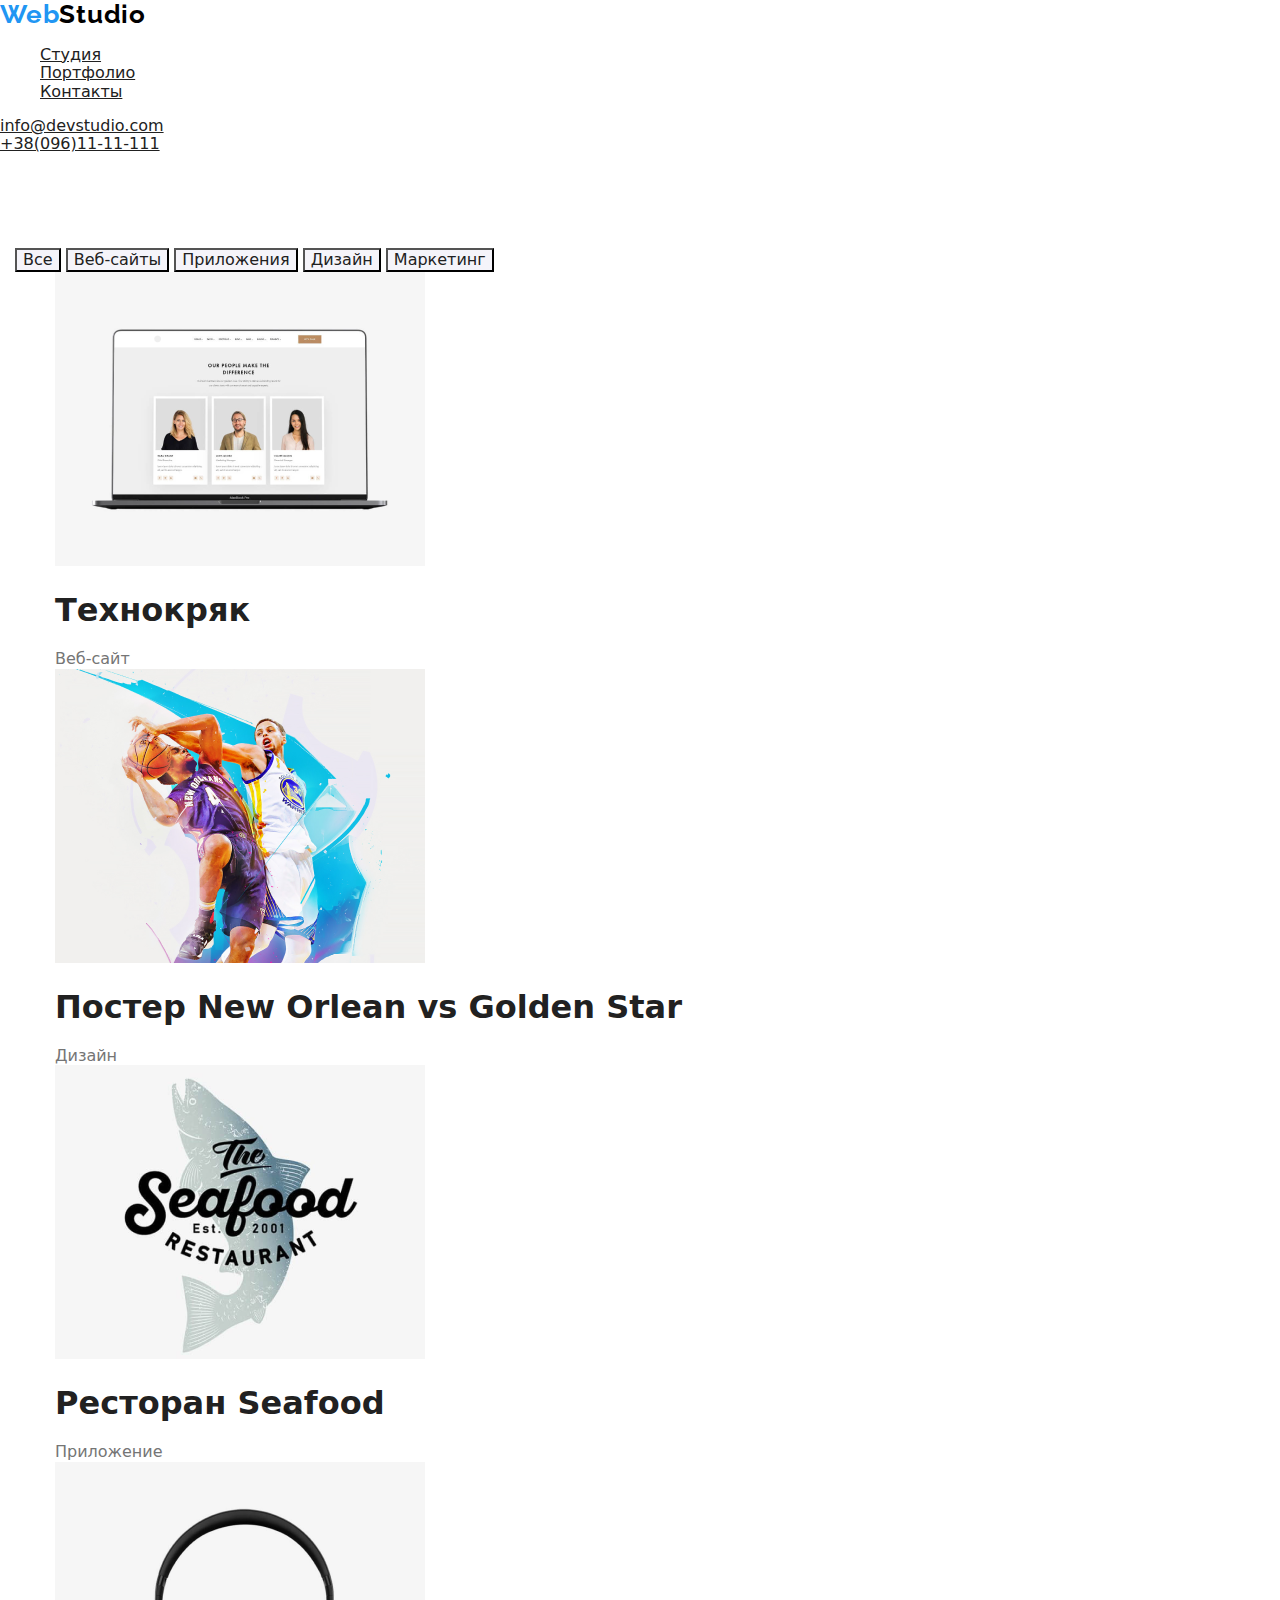
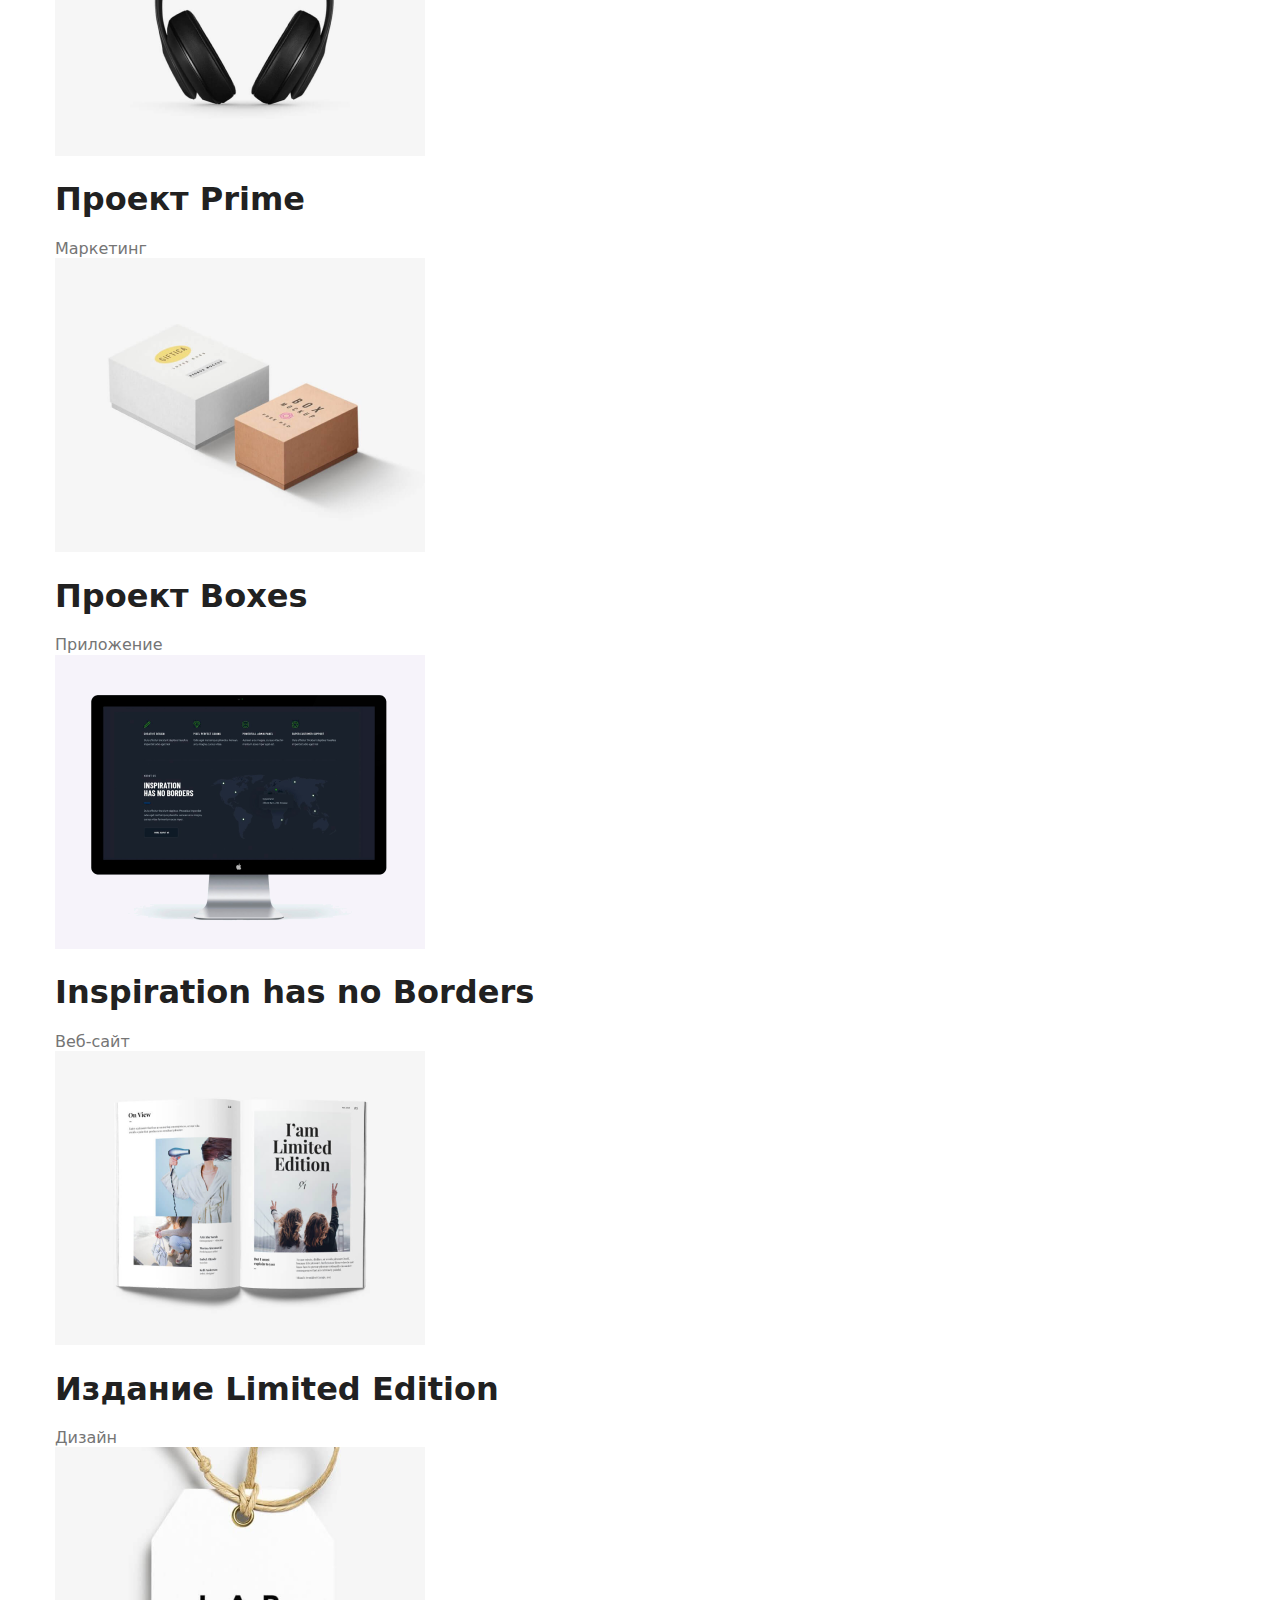
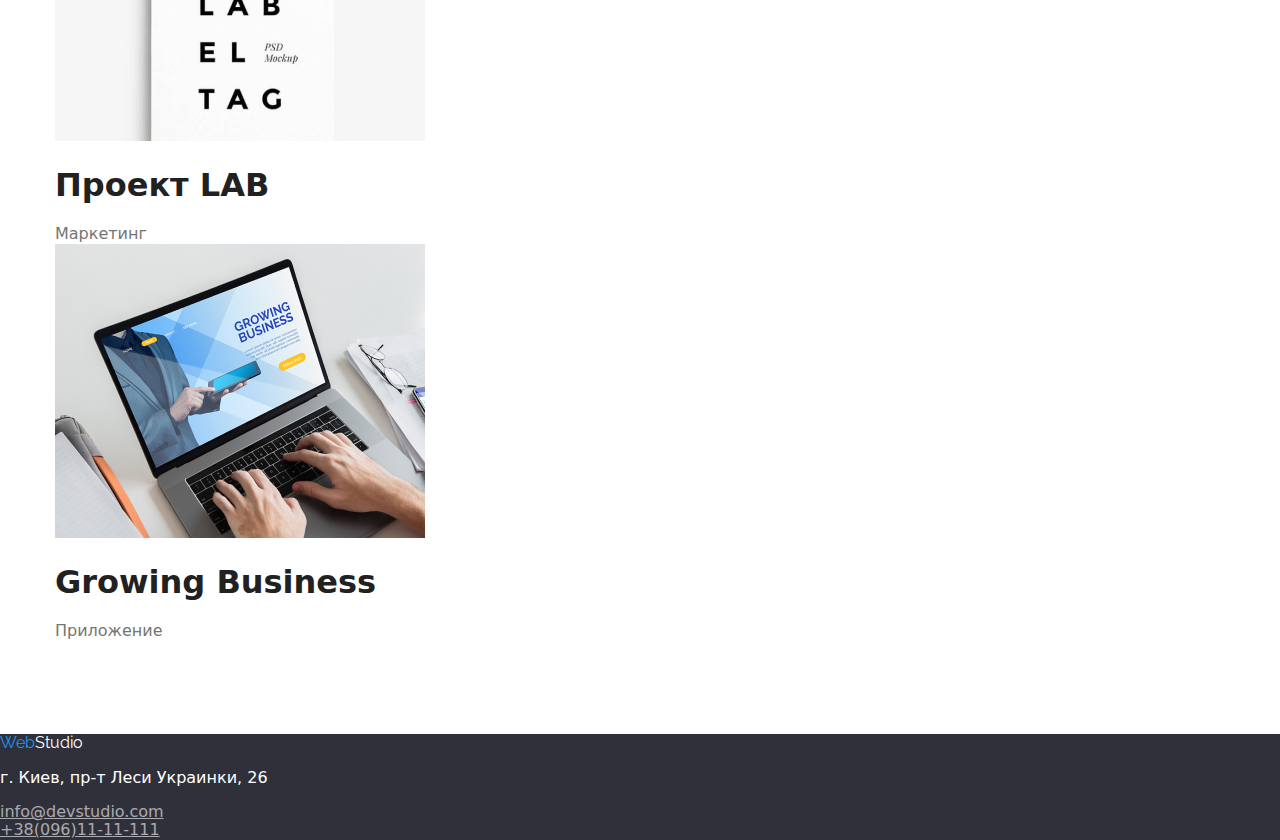
==== portfolio.html @ 121c181a "блочная модель макета" ====
<!DOCTYPE html>
<html lang="ru">
<head>
    <meta charset="UTF-8">
    <meta name="viewport" content="width=WebStudio, initial-scale=1.0">
    <title>Document</title>
    <link href="https://fonts.googleapis.com/css2?family=Raleway&family=Roboto&display=swap" rel="stylesheet">
    <link rel="stylesheet" href="./css/style.css"/>
    <link rel="stylesheet" href="./normalize.css"/>
</head>
<body>
    <header>
    
        <a href=""class="logo"><span class="logo-header">Web</span>Studio</a>

    <nav>   
        <ul class="list">
          <li><a href="./index.html"class="meny-nav">Студия</a></li>
          <li><a href=""class="meny-nav">Портфолио</a></li>
          <li><a href=""class="meny-nav">Контакты</a></li>
        </ul>
    </nav>
        <address class="list">
            <a href="mailto:info@devstudio.com"class="meny-nav">info@devstudio.com</a><br>
            <a href="+38-096-111-11-11"class="meny-nav">+38(096)11-11-111</a>
        </address>

    </header>

<div class="conteiner-portfolio">
    <div class="button-filter">
    <button type="button" class="button">Все</button>
    <button type="button" class="button">Веб-сайты</button>
    <button type="button" class="button">Приложения</button>
    <button type="button" class="button">Дизайн</button>
    <button type="button" class="button">Маркетинг</button>
    </div>

<main class="portfolio">
 <section>
    <ul class="team">
    <li>
        <img src="./portfolio image/техноякорь.png" alt="">
        <h1>Технокряк</h1>
        <p>Веб-сайт</p>
    </li>
    <li>
        <img src="./portfolio image/постер.png" alt="">
        <h1>Постер New Orlean vs Golden Star</h1>
        <p>Дизайн</p>
    </li>
    <li>
        <img src="./portfolio image/ресторан.png" alt="">
        <h1>Ресторан Seafood</h1>
        <p>Приложение</p>
    </li>
    <li>
        <img src="./portfolio image/проект прайм.png" alt="">
        <h1>Проект Prime</h1>
        <p>Маркетинг</p>
    </li>
    <li>
        <img src="./portfolio image/проект бокс.png" alt="">
        <h1>Проект Boxes</h1>
        <p>Приложение</p>
    </li>
    <li>
        <img src="./portfolio image/инспирит.png" alt="">
        <h1>Inspiration has no Borders</h1>
        <p>Веб-сайт</p>
    </li>
    <li>
        <img src="./portfolio image/издание.png" alt="">
        <h1>Издание Limited Edition</h1>
        <p>Дизайн</p>
    </li>
    <li>
        <img src="./portfolio image/проект лаб.png" alt="">
        <h1>Проект LAB</h1>
        <p>Маркетинг</p>
    </li>
    <li>
        <img src="./portfolio image/бизнес.png" alt="">
        <h1>Growing Business</h1>
        <p>Приложение</p>
    </li>
    </ul>
</section>
</main>
</div>

<footer class="fotter">

    <a href=""class="logo-footer"><span class="fotter-logo">Web</span>Studio</a>
    
    <address class="list">
        <p class="fotter-adress">г. Киев, пр-т Леси Украинки, 26</p>
        <a href="mailto:info@devstudio.com" class="fotter-nav">info@devstudio.com</a><br>
        <a href="+38-096-111-11-11" class="fotter-nav">+38(096)11-11-111</a>
    </address>

</footer>
</body>
</html>
---- css/style.css ----
.body{
    font-family: 'Roboto', sans-serif;
}

*,
*::before,
*::after{
    box-sizing: inherit;
}
/* WebStudio */

.logo {
    color: #000000;
        text-decoration: none;
        font-family: 'Raleway', sans-serif;
        font-weight: bold;
        font-size: 26px;
        line-height: 1,2;
        letter-spacing: 0.03em;
    }
    .logo-header {
        color: #2196F3;
    }
    .logo-footer{
        color: #FFFFFF;
    }
.meny-nav{
    color: #212121;
}  
.meny-nav:hover,
.meny-nav:active,
.meny-nav:focus
{
    color: #2196F3;
}

.list{
    list-style: none;
}
/* Эффективные решения для вашего бизнеса */

.site-header{
    font-size: 44px;
    line-height: 1.36;
    text-align: center;
    letter-spacing: 0.06em;
    background: #2F303A;
    

}
.site-header h1{
    color: #FFFFFF;
    margin-top: 0px;
    margin-bottom: 30px;
}
.button{
    color: #FFFFFF;
    background: #2196F3;
    margin-bottom: 0px;
}
.conteiner{
    width: 1170px;
    padding-left: 15px;
    padding-right: 15px;
}

.heading{
    margin-top: 0px;
    margin-bottom: 50px;
    text-align: center;
}


/* Особенности команды */
.features{
    margin-bottom: 94px;
}
.features p {
    color: #757575;
}
.features h3 {
    color: #212121;;
}
/* Наша команда */

.section-team{
    padding-top: 94px;
    padding-bottom: 94px ;
    /*background-color: thistle ;*/
}
.section-team h2 {
    margin-bottom: 50px;
    margin-top: 0px;
}
.team{
    margin-top: 0px;
    margin-bottom: 0px;
}

.team p {
    color: #757575;
    margin:0px;
}

/* Подвал */
.fotter{
    background: #2F303A
}
.fotter-nav{
    color: rgba(255, 255, 255, 0.6);
}
.fotter-adress{
    color: #FFFFFF;
}

/* Потрфолио */
.logo-footer {
    color:  #FFFFFF;
    text-decoration: none;
    font-family: 'Raleway', sans-serif;
}
 .fotter-logo {
    color: #2196F3;
 }
 /* Потрфолио */
 .conteiner-portfolio{
    width: 1170px;
    padding-left: 15px;
    padding-right: 15px;
    margin-top: 94px;
    margin-bottom: 94px;


 }


 .button-filter button {
    color: #212121;
    background: #F5F4FA;
    margin: 0px;
 }
 .button-filter button:hover,
 .button-filter button:focus{
    color: #F5F4FA;
    background-color: #2196F3;


 }
 
 .portfolio h1{
    color: #212121;
 }
 .portfolio p{
    color: #757575;
 }
 li{
    list-style-type: none;
 }
 .list{
     font-style: normal;
 }
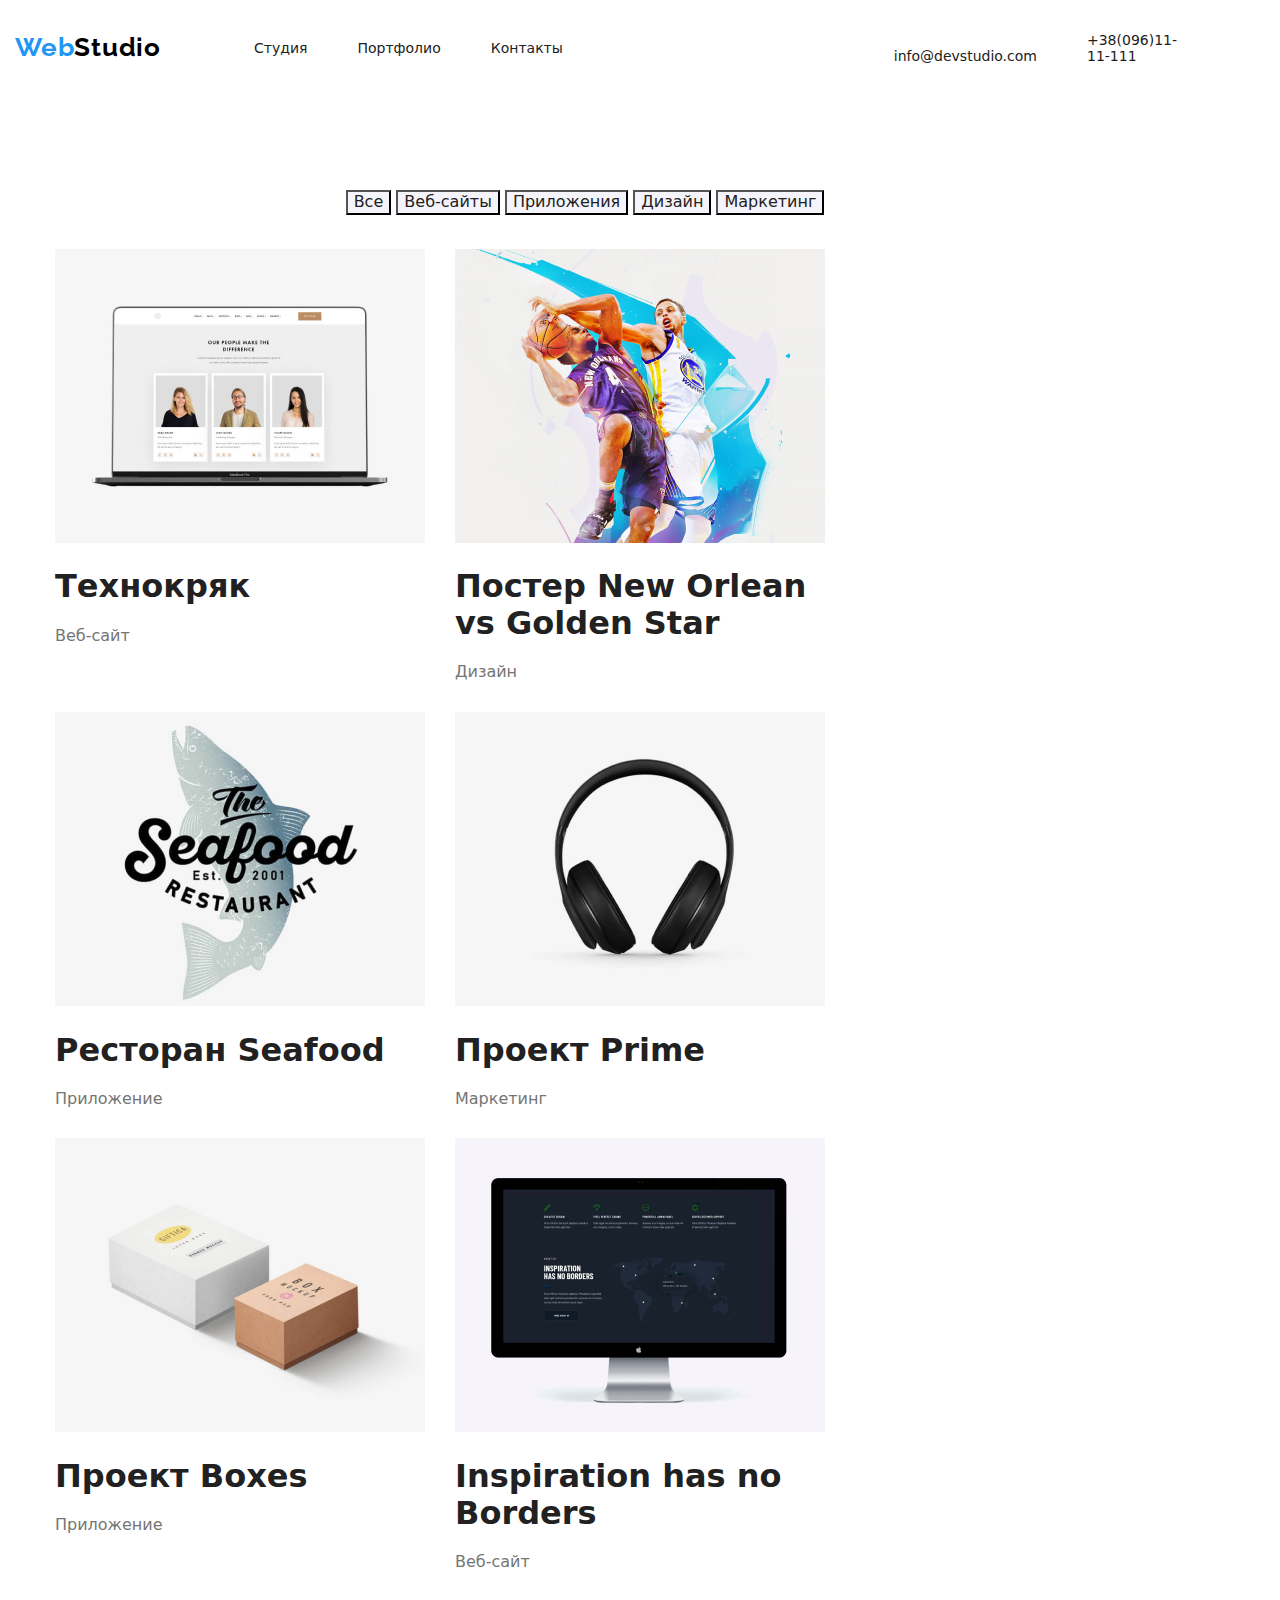
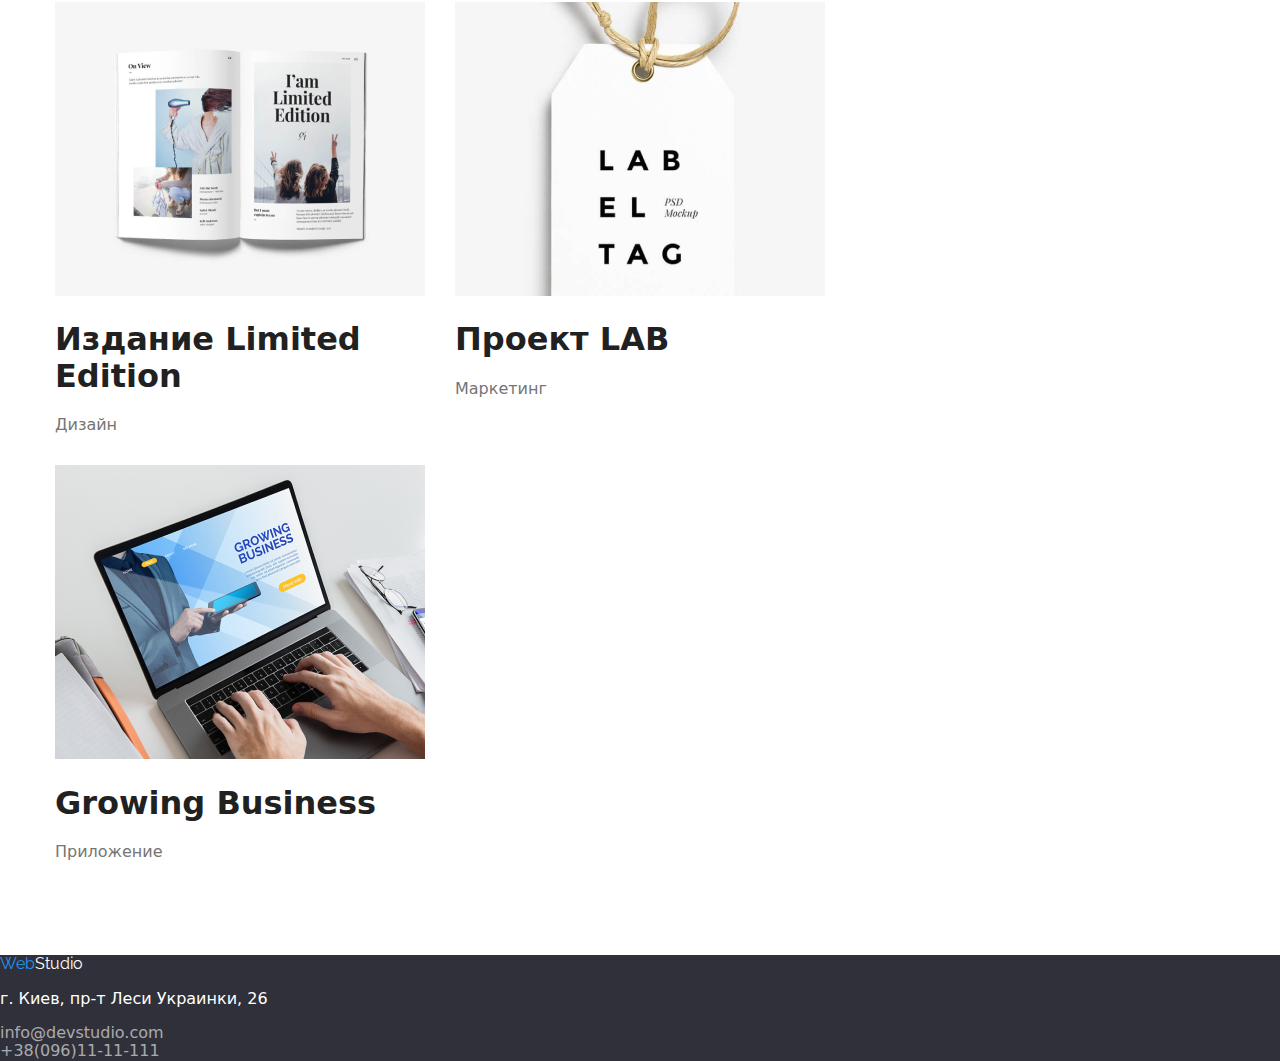
==== commit 634193f5: "flex верхняя строка" ====
--- a/portfolio.html
+++ b/portfolio.html
@@ -9,22 +9,22 @@
     <link rel="stylesheet" href="./normalize.css"/>
 </head>
 <body>
-    <header>
+    <header class="page-header">
+        <div class="header-container">  
     
+    <nav class="navigation">  
         <a href=""class="logo"><span class="logo-header">Web</span>Studio</a>
-
-    <nav>   
-        <ul class="list">
-          <li><a href="./index.html"class="meny-nav">Студия</a></li>
-          <li><a href=""class="meny-nav">Портфолио</a></li>
-          <li><a href=""class="meny-nav">Контакты</a></li>
+        <ul class="list-flax">
+          <li class="list-item"><a href="./index.html"class="meny-nav">Студия</a></li>
+          <li class="list-item"><a href=""class="meny-nav">Портфолио</a></li>
+          <li class="list-item"><a href=""class="meny-nav">Контакты</a></li>
         </ul>
     </nav>
-        <address class="list">
-            <a href="mailto:info@devstudio.com"class="meny-nav">info@devstudio.com</a><br>
+        <address class="adress-flax">
+            <a href="mailto:info@devstudio.com"class="meny-nav mail">info@devstudio.com</a><br>
             <a href="+38-096-111-11-11"class="meny-nav">+38(096)11-11-111</a>
         </address>
-
+        </div>
     </header>
 
 <div class="conteiner-portfolio">
@@ -39,47 +39,47 @@
 <main class="portfolio">
  <section>
     <ul class="team">
-    <li>
+    <li class="team-folio">
         <img src="./portfolio image/техноякорь.png" alt="">
         <h1>Технокряк</h1>
         <p>Веб-сайт</p>
     </li>
-    <li>
+    <li class="team-folio">
         <img src="./portfolio image/постер.png" alt="">
         <h1>Постер New Orlean vs Golden Star</h1>
         <p>Дизайн</p>
     </li>
-    <li>
+    <li class="team-folio">
         <img src="./portfolio image/ресторан.png" alt="">
         <h1>Ресторан Seafood</h1>
         <p>Приложение</p>
     </li>
-    <li>
+    <li class="team-folio">
         <img src="./portfolio image/проект прайм.png" alt="">
         <h1>Проект Prime</h1>
         <p>Маркетинг</p>
     </li>
-    <li>
+    <li class="team-folio">
         <img src="./portfolio image/проект бокс.png" alt="">
         <h1>Проект Boxes</h1>
         <p>Приложение</p>
     </li>
-    <li>
+    <li class="team-folio">
         <img src="./portfolio image/инспирит.png" alt="">
         <h1>Inspiration has no Borders</h1>
         <p>Веб-сайт</p>
     </li>
-    <li>
+    <li class="team-folio">
         <img src="./portfolio image/издание.png" alt="">
         <h1>Издание Limited Edition</h1>
         <p>Дизайн</p>
     </li>
-    <li>
+    <li class="team-folio">
         <img src="./portfolio image/проект лаб.png" alt="">
         <h1>Проект LAB</h1>
         <p>Маркетинг</p>
     </li>
-    <li>
+    <li class="team-folio">
         <img src="./portfolio image/бизнес.png" alt="">
         <h1>Growing Business</h1>
         <p>Приложение</p>
--- a/css/style.css
+++ b/css/style.css
@@ -7,6 +7,9 @@
 *::after{
     box-sizing: inherit;
 }
+a { 
+    text-decoration: none; /* Убираем подчеркивание у ссылок */
+   }
 /* WebStudio */
 
 .logo {
@@ -17,16 +20,29 @@
         font-size: 26px;
         line-height: 1,2;
         letter-spacing: 0.03em;
+        margin-right: 93px;
     }
-    .logo-header {
+.logo-header {
         color: #2196F3;
     }
-    .logo-footer{
+.logo-footer{
         color: #FFFFFF;
     }
-.meny-nav{
-    color: #212121;
-}  
+
+.header-container{
+    width: 1170px;
+    padding-left: 15px;
+    padding-right: 15px;
+}
+.meny-nav {
+    display: block;
+    margin-top: 32px;
+    margin-bottom: 32px;
+    font-size: 14px;
+    color: #212121; 
+}
+
+
 .meny-nav:hover,
 .meny-nav:active,
 .meny-nav:focus
@@ -37,6 +53,40 @@
 .list{
     list-style: none;
 }
+
+.list-flax {
+    display: flex;
+    padding: 0px;
+    margin: 0px;
+}
+
+.list-item:not(:last-child){
+    margin-right: 50px;
+}
+
+.adress-flax {
+    display: flex;
+    font-style:normal;
+    margin-left: auto;
+    align-items: flex-end;
+} 
+
+.adress-flax .mail{
+    margin-left: 331px;
+    margin-right: 50px;
+}
+
+.header-container{
+    display: flex;
+}
+
+.navigation{
+    display: flex;
+    align-items: center;
+    
+}
+
+
 /* Эффективные решения для вашего бизнеса */
 
 .site-header{
@@ -63,7 +113,11 @@
     padding-left: 15px;
     padding-right: 15px;
 }
-
+.conteiner-portfolio{
+    width: 1170px;
+    padding-left: 15px;
+    padding-right: 15px;
+}
 .heading{
     margin-top: 0px;
     margin-bottom: 50px;
@@ -72,8 +126,10 @@
 
 
 /* Особенности команды */
+
 .features{
     margin-bottom: 94px;
+    display: flex;
 }
 .features p {
     color: #757575;
@@ -129,15 +185,31 @@
     padding-right: 15px;
     margin-top: 94px;
     margin-bottom: 94px;
-
-
- }
-
-
+}
+
+.team{
+    display: flex;
+    flex-wrap: wrap;
+    margin-right: -30px;
+    margin-bottom: -30px;
+}
+.team-folio{
+    margin-right: 30px;
+    margin-bottom: 30px;
+    flex-basis: calc((100% - 4 * 30px) / 4);
+}
+
+.button-filter{
+    text-align: center;
+    margin-bottom: 34px;
+
+}
  .button-filter button {
     color: #212121;
     background: #F5F4FA;
     margin: 0px;
+    
+    
  }
  .button-filter button:hover,
  .button-filter button:focus{
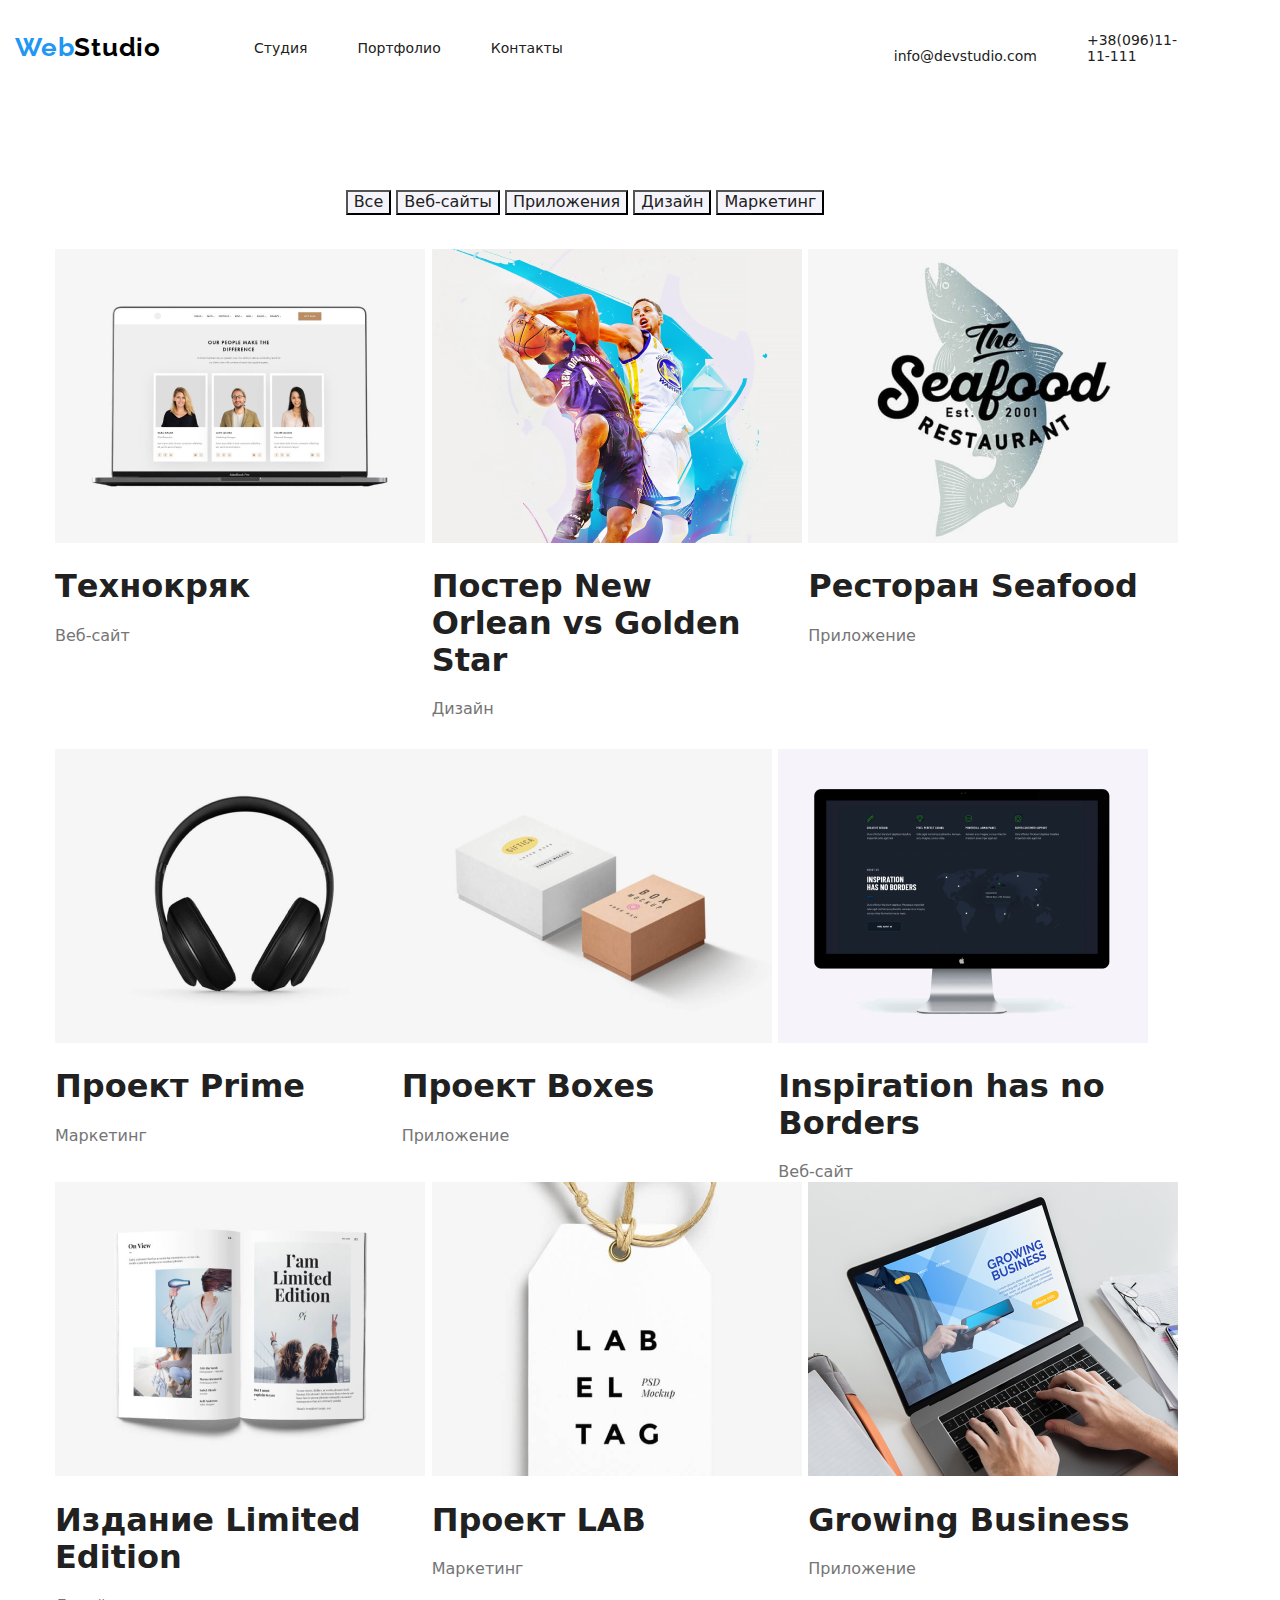
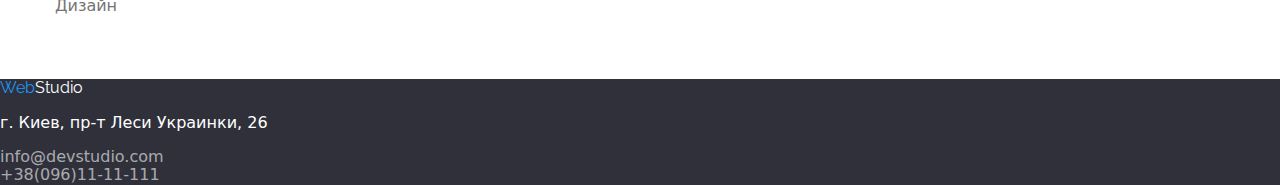
==== commit 59d56628: "flex style" ====
--- a/portfolio.html
+++ b/portfolio.html
@@ -40,47 +40,47 @@
  <section>
     <ul class="team">
     <li class="team-folio">
-        <img src="./portfolio image/техноякорь.png" alt="">
+        <img src="./portfolio image/техноякорь.png" alt="" width="370"/>
         <h1>Технокряк</h1>
         <p>Веб-сайт</p>
     </li>
     <li class="team-folio">
-        <img src="./portfolio image/постер.png" alt="">
+        <img src="./portfolio image/постер.png" alt=""width="370"/>
         <h1>Постер New Orlean vs Golden Star</h1>
         <p>Дизайн</p>
     </li>
     <li class="team-folio">
-        <img src="./portfolio image/ресторан.png" alt="">
+        <img src="./portfolio image/ресторан.png" alt=""width="370"/>
         <h1>Ресторан Seafood</h1>
         <p>Приложение</p>
     </li>
     <li class="team-folio">
-        <img src="./portfolio image/проект прайм.png" alt="">
+        <img src="./portfolio image/проект прайм.png" alt=""width="370"/>
         <h1>Проект Prime</h1>
         <p>Маркетинг</p>
     </li>
     <li class="team-folio">
-        <img src="./portfolio image/проект бокс.png" alt="">
+        <img src="./portfolio image/проект бокс.png" alt=""width="370"/>
         <h1>Проект Boxes</h1>
         <p>Приложение</p>
     </li>
     <li class="team-folio">
-        <img src="./portfolio image/инспирит.png" alt="">
+        <img src="./portfolio image/инспирит.png" alt=""width="370"/>
         <h1>Inspiration has no Borders</h1>
         <p>Веб-сайт</p>
     </li>
     <li class="team-folio">
-        <img src="./portfolio image/издание.png" alt="">
+        <img src="./portfolio image/издание.png" alt=""width="370"/>
         <h1>Издание Limited Edition</h1>
         <p>Дизайн</p>
     </li>
     <li class="team-folio">
-        <img src="./portfolio image/проект лаб.png" alt="">
+        <img src="./portfolio image/проект лаб.png" alt=""width="370"/>
         <h1>Проект LAB</h1>
         <p>Маркетинг</p>
     </li>
     <li class="team-folio">
-        <img src="./portfolio image/бизнес.png" alt="">
+        <img src="./portfolio image/бизнес.png" alt=""width="370"/>
         <h1>Growing Business</h1>
         <p>Приложение</p>
     </li>
--- a/css/style.css
+++ b/css/style.css
@@ -112,6 +112,8 @@
     width: 1170px;
     padding-left: 15px;
     padding-right: 15px;
+    margin-right: auto;
+    margin-left: auto;
 }
 .conteiner-portfolio{
     width: 1170px;
@@ -127,10 +129,26 @@
 
 /* Особенности команды */
 
+.conteiner-features{
+    margin-bottom: 94px;
+}
+
 .features{
-    margin-bottom: 94px;
-    display: flex;
-}
+    display: flex;
+    margin-top: 0;
+    margin-right: -30px;
+    /* margin-bottom: -30px; */
+}
+
+
+.features-list{
+  padding: 30px;
+  margin-right: 30px;
+  /* margin-bottom: 30px; */
+   /* Задаём ширину элементов  */
+  /* flex-basis: calc((100% - 3 * 30px) / 4); */
+}   
+
 .features p {
     color: #757575;
 }
@@ -196,7 +214,15 @@
 .team-folio{
     margin-right: 30px;
     margin-bottom: 30px;
-    flex-basis: calc((100% - 4 * 30px) / 4);
+    flex-basis: calc((100% - 3 * 30px) / 3);
+    width: calc((100% - 30px * 3) / 4);
+}
+.team-folio:nth-child(4){
+    margin-right: 0px;
+}
+
+.team-folio:nth-last-child(-n + 4){
+    margin-bottom: 0px;
 }
 
 .button-filter{
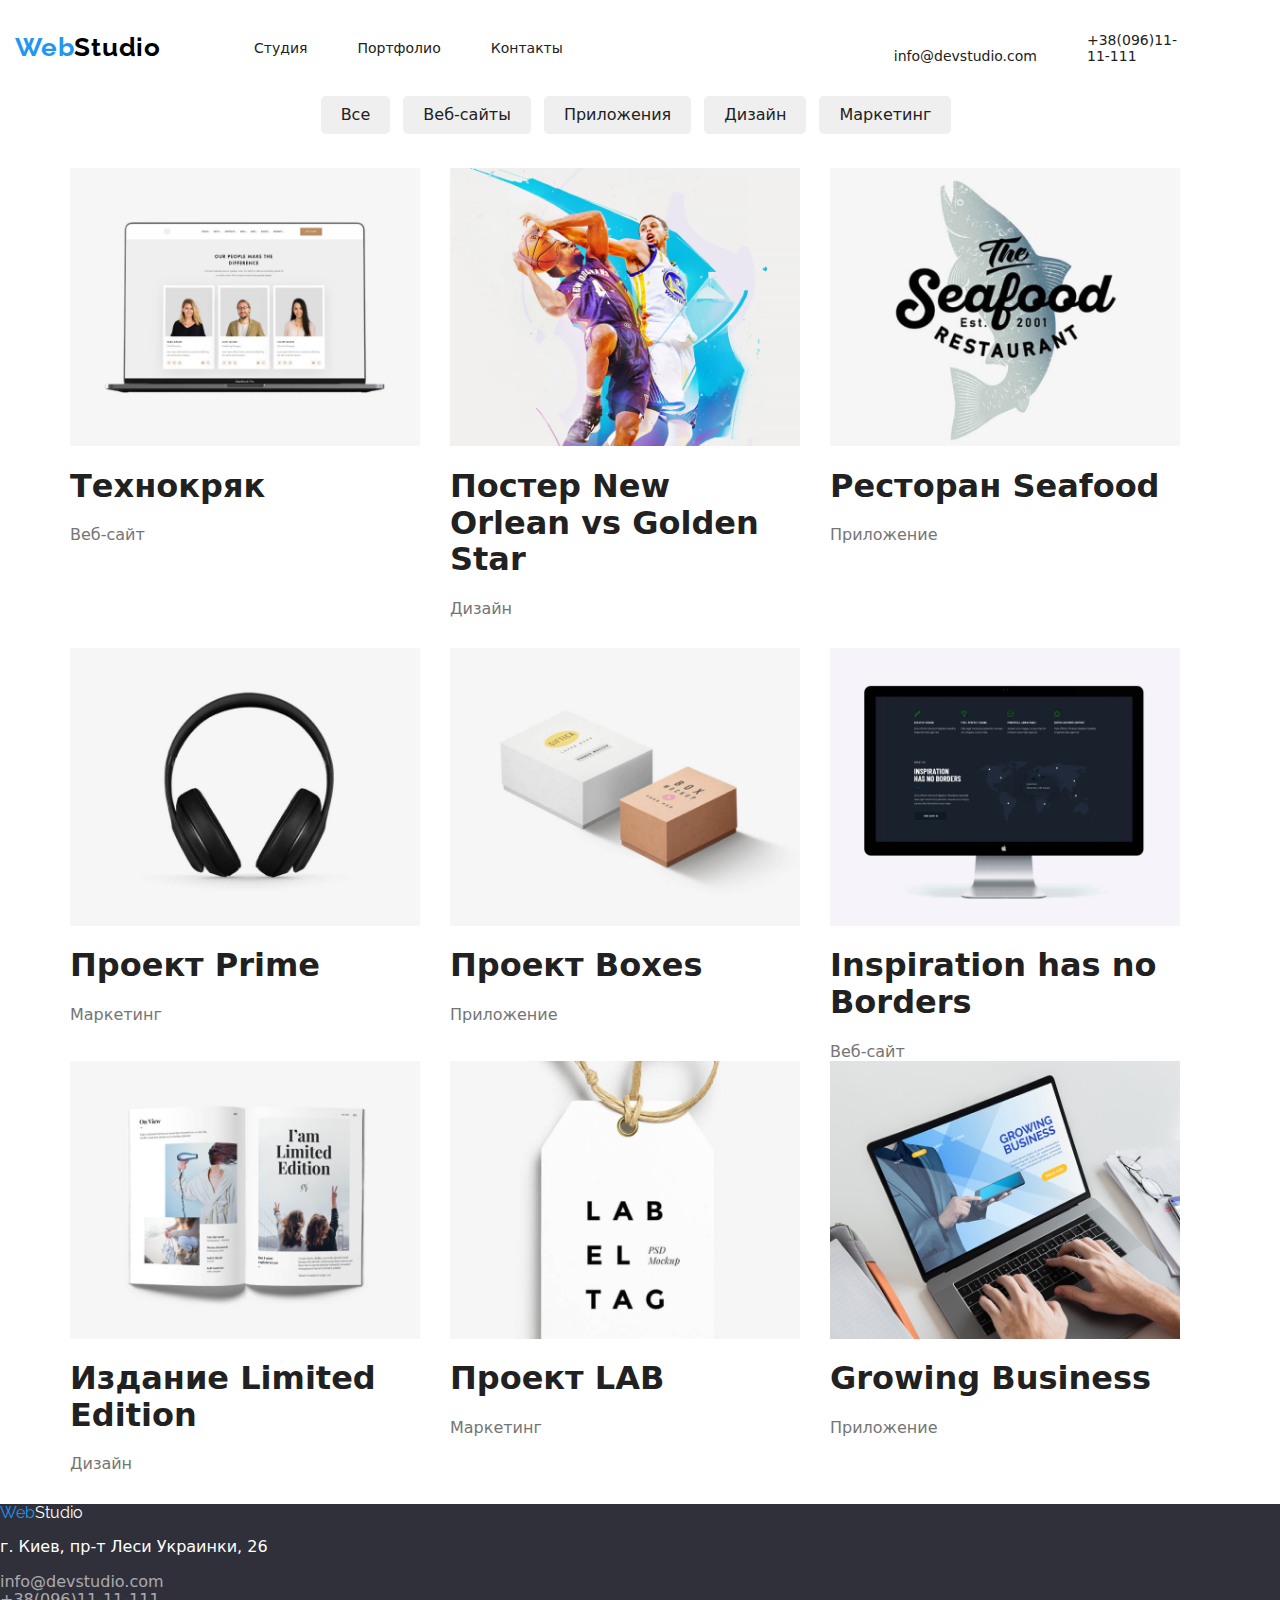
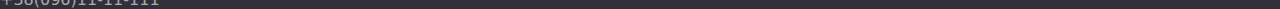
==== commit 77a7763f: "Add files via upload" ====
--- a/portfolio.html
+++ b/portfolio.html
@@ -1,107 +1,108 @@
-<!DOCTYPE html>
-<html lang="ru">
-<head>
-    <meta charset="UTF-8">
-    <meta name="viewport" content="width=WebStudio, initial-scale=1.0">
-    <title>Document</title>
-    <link href="https://fonts.googleapis.com/css2?family=Raleway&family=Roboto&display=swap" rel="stylesheet">
-    <link rel="stylesheet" href="./css/style.css"/>
-    <link rel="stylesheet" href="./normalize.css"/>
-</head>
-<body>
-    <header class="page-header">
-        <div class="header-container">  
-    
-    <nav class="navigation">  
-        <a href=""class="logo"><span class="logo-header">Web</span>Studio</a>
-        <ul class="list-flax">
-          <li class="list-item"><a href="./index.html"class="meny-nav">Студия</a></li>
-          <li class="list-item"><a href=""class="meny-nav">Портфолио</a></li>
-          <li class="list-item"><a href=""class="meny-nav">Контакты</a></li>
-        </ul>
-    </nav>
-        <address class="adress-flax">
-            <a href="mailto:info@devstudio.com"class="meny-nav mail">info@devstudio.com</a><br>
-            <a href="+38-096-111-11-11"class="meny-nav">+38(096)11-11-111</a>
-        </address>
-        </div>
-    </header>
-
-<div class="conteiner-portfolio">
-    <div class="button-filter">
-    <button type="button" class="button">Все</button>
-    <button type="button" class="button">Веб-сайты</button>
-    <button type="button" class="button">Приложения</button>
-    <button type="button" class="button">Дизайн</button>
-    <button type="button" class="button">Маркетинг</button>
-    </div>
-
-<main class="portfolio">
- <section>
-    <ul class="team">
-    <li class="team-folio">
-        <img src="./portfolio image/техноякорь.png" alt="" width="370"/>
-        <h1>Технокряк</h1>
-        <p>Веб-сайт</p>
-    </li>
-    <li class="team-folio">
-        <img src="./portfolio image/постер.png" alt=""width="370"/>
-        <h1>Постер New Orlean vs Golden Star</h1>
-        <p>Дизайн</p>
-    </li>
-    <li class="team-folio">
-        <img src="./portfolio image/ресторан.png" alt=""width="370"/>
-        <h1>Ресторан Seafood</h1>
-        <p>Приложение</p>
-    </li>
-    <li class="team-folio">
-        <img src="./portfolio image/проект прайм.png" alt=""width="370"/>
-        <h1>Проект Prime</h1>
-        <p>Маркетинг</p>
-    </li>
-    <li class="team-folio">
-        <img src="./portfolio image/проект бокс.png" alt=""width="370"/>
-        <h1>Проект Boxes</h1>
-        <p>Приложение</p>
-    </li>
-    <li class="team-folio">
-        <img src="./portfolio image/инспирит.png" alt=""width="370"/>
-        <h1>Inspiration has no Borders</h1>
-        <p>Веб-сайт</p>
-    </li>
-    <li class="team-folio">
-        <img src="./portfolio image/издание.png" alt=""width="370"/>
-        <h1>Издание Limited Edition</h1>
-        <p>Дизайн</p>
-    </li>
-    <li class="team-folio">
-        <img src="./portfolio image/проект лаб.png" alt=""width="370"/>
-        <h1>Проект LAB</h1>
-        <p>Маркетинг</p>
-    </li>
-    <li class="team-folio">
-        <img src="./portfolio image/бизнес.png" alt=""width="370"/>
-        <h1>Growing Business</h1>
-        <p>Приложение</p>
-    </li>
-    </ul>
-</section>
-</main>
-</div>
-
-<footer class="fotter">
-
-    <a href=""class="logo-footer"><span class="fotter-logo">Web</span>Studio</a>
-    
-    <address class="list">
-        <p class="fotter-adress">г. Киев, пр-т Леси Украинки, 26</p>
-        <a href="mailto:info@devstudio.com" class="fotter-nav">info@devstudio.com</a><br>
-        <a href="+38-096-111-11-11" class="fotter-nav">+38(096)11-11-111</a>
-    </address>
-
-</footer>
-</body>
-</html>
-
-
-
+<!DOCTYPE html>
+<html lang="ru">
+<head>
+    <meta charset="UTF-8">
+    <meta name="viewport" content="width=WebStudio, initial-scale=1.0">
+    <title>Document</title>
+    <link href="https://fonts.googleapis.com/css2?family=Raleway&family=Roboto&display=swap" rel="stylesheet">
+    <link rel="stylesheet" href="./css/style.css"/>
+    <link rel="stylesheet" href="./normalize.css"/>
+</head>
+<body>
+    <header class="page-header">
+        <div class="header-container">  
+    
+    <nav class="navigation">  
+        <a href=""class="logo"><span class="logo-header">Web</span>Studio</a>
+        <ul class="list-flax">
+          <li class="list-item"><a href="./index.html"class="meny-nav">Студия</a></li>
+          <li class="list-item"><a href=""class="meny-nav">Портфолио</a></li>
+          <li class="list-item"><a href=""class="meny-nav">Контакты</a></li>
+        </ul>
+    </nav>
+        <address class="adress-flax">
+            <a href="mailto:info@devstudio.com"class="meny-nav mail">info@devstudio.com</a><br>
+            <a href="+38-096-111-11-11"class="meny-nav">+38(096)11-11-111</a>
+        </address>
+        </div>
+    </header>
+
+<div class="conteiner">
+    <div class="button-filter">
+    <button type="button" class="filter">Все</button>
+    <button type="button" class="filter">Веб-сайты</button>
+    <button type="button" class="filter">Приложения</button>
+    <button type="button" class="filter">Дизайн</button>
+    <button type="button" class="filter">Маркетинг</button>
+    </div>
+
+<main class="portfolio">
+ <section>
+    <ul class="team">
+    <li class="team-folio">
+        <img src="./portfolio image/техноякорь.png" alt="" width="370"/>
+        <h1>Технокряк</h1>
+        <p>Веб-сайт</p>
+    </li>
+    <li class="team-folio">
+        <img src="./portfolio image/постер.png" alt=""width="370"/>
+        <h1>Постер New Orlean vs Golden Star</h1>
+        <p>Дизайн</p>
+    </li>
+    <li class="team-folio">
+        <img src="./portfolio image/ресторан.png" alt=""width="370"/>
+        <h1>Ресторан Seafood</h1>
+        <p>Приложение</p>
+    </li>
+    <li class="team-folio">
+        <img src="./portfolio image/проект прайм.png" alt=""width="370"/>
+        <h1>Проект Prime</h1>
+        <p>Маркетинг</p>
+    </li>
+    <li class="team-folio">
+        <img src="./portfolio image/проект бокс.png" alt=""width="370"/>
+        <h1>Проект Boxes</h1>
+        <p>Приложение</p>
+    </li>
+    <li class="team-folio">
+        <img src="./portfolio image/инспирит.png" alt=""width="370"/>
+        <h1>Inspiration has no Borders</h1>
+        <p>Веб-сайт</p>
+    </li>
+    <li class="team-folio">
+        <img src="./portfolio image/издание.png" alt=""width="370"/>
+        <h1>Издание Limited Edition</h1>
+        <p>Дизайн</p>
+    </li>
+    <li class="team-folio">
+        <img src="./portfolio image/проект лаб.png" alt=""width="370"/>
+        <h1>Проект LAB</h1>
+        <p>Маркетинг</p>
+    </li>
+    <li class="team-folio">
+        <img src="./portfolio image/бизнес.png" alt=""width="370"/>
+        <h1>Growing Business</h1>
+        <p>Приложение</p>
+    </li>
+    </ul>
+</section>
+</main>
+
+</div>
+<footer class="fotter">
+    <div class="fotter-container">
+        <a href=""class="logo-footer"><span class="fotter-logo">Web</span>Studio</a>
+        
+        <address class="list">
+            <p class="fotter-adress">г. Киев, пр-т Леси Украинки, 26</p>
+            <a href="mailto:info@devstudio.com" class="fotter-nav">info@devstudio.com</a><br>
+            <a href="+38-096-111-11-11" class="fotter-nav">+38(096)11-11-111</a>
+        </address>
+    </div>
+</footer>
+
+</body>
+</html>
+
+
+
--- a/css/style.css
+++ b/css/style.css
@@ -1,259 +1,350 @@
-.body{
-    font-family: 'Roboto', sans-serif;
-}
-
-*,
-*::before,
-*::after{
-    box-sizing: inherit;
-}
-a { 
-    text-decoration: none; /* Убираем подчеркивание у ссылок */
-   }
-/* WebStudio */
-
-.logo {
-    color: #000000;
-        text-decoration: none;
-        font-family: 'Raleway', sans-serif;
-        font-weight: bold;
-        font-size: 26px;
-        line-height: 1,2;
-        letter-spacing: 0.03em;
-        margin-right: 93px;
-    }
-.logo-header {
-        color: #2196F3;
-    }
-.logo-footer{
-        color: #FFFFFF;
-    }
-
-.header-container{
-    width: 1170px;
-    padding-left: 15px;
-    padding-right: 15px;
-}
-.meny-nav {
-    display: block;
-    margin-top: 32px;
-    margin-bottom: 32px;
-    font-size: 14px;
-    color: #212121; 
-}
-
-
-.meny-nav:hover,
-.meny-nav:active,
-.meny-nav:focus
-{
-    color: #2196F3;
-}
-
-.list{
-    list-style: none;
-}
-
-.list-flax {
-    display: flex;
-    padding: 0px;
-    margin: 0px;
-}
-
-.list-item:not(:last-child){
-    margin-right: 50px;
-}
-
-.adress-flax {
-    display: flex;
-    font-style:normal;
-    margin-left: auto;
-    align-items: flex-end;
-} 
-
-.adress-flax .mail{
-    margin-left: 331px;
-    margin-right: 50px;
-}
-
-.header-container{
-    display: flex;
-}
-
-.navigation{
-    display: flex;
-    align-items: center;
-    
-}
-
-
-/* Эффективные решения для вашего бизнеса */
-
-.site-header{
-    font-size: 44px;
-    line-height: 1.36;
-    text-align: center;
-    letter-spacing: 0.06em;
-    background: #2F303A;
-    
-
-}
-.site-header h1{
-    color: #FFFFFF;
-    margin-top: 0px;
-    margin-bottom: 30px;
-}
-.button{
-    color: #FFFFFF;
-    background: #2196F3;
-    margin-bottom: 0px;
-}
-.conteiner{
-    width: 1170px;
-    padding-left: 15px;
-    padding-right: 15px;
-    margin-right: auto;
-    margin-left: auto;
-}
-.conteiner-portfolio{
-    width: 1170px;
-    padding-left: 15px;
-    padding-right: 15px;
-}
-.heading{
-    margin-top: 0px;
-    margin-bottom: 50px;
-    text-align: center;
-}
-
-
-/* Особенности команды */
-
-.conteiner-features{
-    margin-bottom: 94px;
-}
-
-.features{
-    display: flex;
-    margin-top: 0;
-    margin-right: -30px;
-    /* margin-bottom: -30px; */
-}
-
-
-.features-list{
-  padding: 30px;
-  margin-right: 30px;
-  /* margin-bottom: 30px; */
-   /* Задаём ширину элементов  */
-  /* flex-basis: calc((100% - 3 * 30px) / 4); */
-}   
-
-.features p {
-    color: #757575;
-}
-.features h3 {
-    color: #212121;;
-}
-/* Наша команда */
-
-.section-team{
-    padding-top: 94px;
-    padding-bottom: 94px ;
-    /*background-color: thistle ;*/
-}
-.section-team h2 {
-    margin-bottom: 50px;
-    margin-top: 0px;
-}
-.team{
-    margin-top: 0px;
-    margin-bottom: 0px;
-}
-
-.team p {
-    color: #757575;
-    margin:0px;
-}
-
-/* Подвал */
-.fotter{
-    background: #2F303A
-}
-.fotter-nav{
-    color: rgba(255, 255, 255, 0.6);
-}
-.fotter-adress{
-    color: #FFFFFF;
-}
-
-/* Потрфолио */
-.logo-footer {
-    color:  #FFFFFF;
-    text-decoration: none;
-    font-family: 'Raleway', sans-serif;
-}
- .fotter-logo {
-    color: #2196F3;
- }
- /* Потрфолио */
- .conteiner-portfolio{
-    width: 1170px;
-    padding-left: 15px;
-    padding-right: 15px;
-    margin-top: 94px;
-    margin-bottom: 94px;
-}
-
-.team{
-    display: flex;
-    flex-wrap: wrap;
-    margin-right: -30px;
-    margin-bottom: -30px;
-}
-.team-folio{
-    margin-right: 30px;
-    margin-bottom: 30px;
-    flex-basis: calc((100% - 3 * 30px) / 3);
-    width: calc((100% - 30px * 3) / 4);
-}
-.team-folio:nth-child(4){
-    margin-right: 0px;
-}
-
-.team-folio:nth-last-child(-n + 4){
-    margin-bottom: 0px;
-}
-
-.button-filter{
-    text-align: center;
-    margin-bottom: 34px;
-
-}
- .button-filter button {
-    color: #212121;
-    background: #F5F4FA;
-    margin: 0px;
-    
-    
- }
- .button-filter button:hover,
- .button-filter button:focus{
-    color: #F5F4FA;
-    background-color: #2196F3;
-
-
- }
- 
- .portfolio h1{
-    color: #212121;
- }
- .portfolio p{
-    color: #757575;
- }
- li{
-    list-style-type: none;
- }
- .list{
-     font-style: normal;
- }+.body{
+    font-family: 'Roboto', sans-serif;
+}
+
+*,
+*::before,
+*::after{
+    box-sizing: inherit;
+}
+a { 
+    text-decoration: none; /* Убираем подчеркивание у ссылок */
+   }
+/* WebStudio */
+
+.logo {
+    color: #000000;
+        text-decoration: none;
+        font-family: 'Raleway', sans-serif;
+        font-weight: bold;
+        font-size: 26px;
+        line-height: 1,2;
+        letter-spacing: 0.03em;
+        margin-right: 93px;
+    }
+.logo-header {
+        color: #2196F3;
+    }
+.logo-footer{
+        color: #FFFFFF;
+    }
+
+.header-container{
+    width: 1170px;
+    padding-left: 15px;
+    padding-right: 15px;
+}
+.meny-nav {
+    display: block;
+    margin-top: 32px;
+    margin-bottom: 32px;
+    font-size: 14px;
+    color: #212121; 
+}
+
+
+.meny-nav:hover,
+.meny-nav:active,
+.meny-nav:focus
+{
+    color: #2196F3;
+}
+
+.list{
+    list-style: none;
+}
+
+.list-flax {
+    display: flex;
+    padding: 0px;
+    margin: 0px;
+}
+
+.list-item:not(:last-child){
+    margin-right: 50px;
+}
+
+.adress-flax {
+    display: flex;
+    font-style:normal;
+    margin-left: auto;
+    align-items: flex-end;
+} 
+
+.adress-flax .mail{
+    margin-left: 331px;
+    margin-right: 50px;
+}
+
+.header-container{
+    display: flex;
+}
+
+.navigation{
+    display: flex;
+    align-items: center;
+    
+}
+
+
+/* Эффективные решения для вашего бизнеса */
+
+.site-header{
+    max-width: 100%;
+    font-size: 44px;
+    line-height: 1.36;
+    text-align: center;
+    letter-spacing: 0.06em;
+    background: #2F303A;
+    
+
+}
+.site-header h1{
+    color: #FFFFFF;
+    /* margin-top: 0px;
+    margin-bottom: 30px; */
+}
+.button{
+    color: #FFFFFF;
+    background: #2196F3;
+    padding right: 32px;
+    padding left: 32px;
+    border: 2px;
+    height: 50px; 
+    border-radius: 5px;
+    
+}
+.conteiner{
+    width: 1170px;
+    padding-left: 15px;
+    padding-right: 15px;
+    margin-right: auto;
+    margin-left: auto;
+}
+/* .conteiner-portfolio{
+    width: 1170px;
+    padding-left: 15px;
+    padding-right: 15px;
+} */
+.heading{
+    margin-top: 0px;
+    margin-bottom: 50px;
+    text-align: center;
+}
+
+
+/* Особенности команды */
+
+.conteiner-features{
+    /* margin-bottom: 94px; */
+    padding-top: 94px;
+    /* padding-bottom: 0; */
+    
+}
+
+.features{
+    display: flex;
+    margin-top: 0;
+    margin-right: -30px;
+    margin-bottom: -30px;
+    justify-content:space-between;
+    
+}
+
+
+.features-list{
+  padding: 30px;
+  width: calc((100% - 3 * 30px) / 4);
+  margin-right: 30px;
+  /* margin-bottom: 30px; */
+   /* Задаём ширину элементов  */
+  flex-basis: calc((100% -  3* 30px) / 4);
+  /* width: 270px; */
+  /* height: 101px; */
+  
+}   
+
+.features p {
+    color: #757575;
+}
+.features h3 {
+    color: #212121;;
+}
+
+
+/* Чем мы занимаемся */
+
+.features-work{
+    padding-top: 94px;
+    padding-bottom: 94px ;
+}
+
+ .work-list{
+    display:flex ;
+    padding-left: 0px;
+    padding-top: 0px;
+    /* flex-wrap: wrap; */
+    margin-bottom: 30px;
+ }
+
+ .work-item{
+    margin-right: 30px;
+    margin-bottom: 30px;
+    flex-basis: calc((100% - 3 * 30px) / 3);
+    width: calc((100% - 30px * 2) / 3);
+}
+
+
+.work-item:nth-child(3n){
+    margin-right: 0px;
+ }
+
+ 
+/* Наша команда */
+
+.section-team{
+    padding-top: 94px;
+    padding-bottom: 94px ;
+    /* background-color: thistle ; */
+}
+.section-team h2 {
+    margin-bottom: 50px;
+    margin-top: 0px;
+}
+.team{
+    display: flex;
+    flex-wrap: wrap;
+    margin-top: 0px;
+}
+
+.team p {
+    color: #757575;
+    margin:0px;
+    position: inherit;
+}
+img{
+    display: block;
+    width: 100%;
+    height: auto;
+}
+    
+
+.team-list{
+    padding: 0px;
+    margin: 0px;
+    box-shadow: 0px 1px 3px rgba(0, 0, 0, 0.12), 0px 1px 1px rgba(0, 0, 0, 0.14), 0px 2px 1px rgba(0, 0, 0, 0.2);
+    border-radius: 0px 0px 4px 4px;
+    text-align: center;
+    width: calc((100% - 30px * 3) / 4);
+}
+
+.team-list:not(:last-child){
+    margin-right: 30px;
+    /* flex-basis: calc((100% - 3 * 30px) / 4); */
+    
+}
+.team-list:last-child{
+    margin-right: 0px;
+}
+
+/* .team-list:nth-last-child(-n + 5){
+    margin-bottom: 0px;
+} */
+
+
+/* Подвал */
+.fotter{
+    background: #2F303A;
+}
+
+.fotter-nav{
+    color: rgba(255, 255, 255, 0.6);
+}
+.fotter-adress{
+    color: #FFFFFF;
+}
+    
+
+/* Потрфолио */
+.logo-footer {
+    color:  #FFFFFF;
+    text-decoration: none;
+    font-family: 'Raleway', sans-serif;
+}
+ .fotter-logo {
+    color: #2196F3;
+ }
+ /* Потрфолио */
+ .conteiner-portfolio{
+    width: 1170px;
+    padding-left: 15px;
+    padding-right: 15px;
+    margin-top: 94px;
+    margin-bottom: 94px;
+    margin-left: 215px;
+}
+
+.team{
+    padding-left: 0px;
+    padding-top: 0px;
+    display:flex ;
+    flex-wrap: wrap;
+    /* margin-right: 30px; */
+    margin-bottom: 30px;
+    
+}
+.team-folio{
+    margin-right: 30px;
+    margin-bottom: 30px;
+    flex-basis: calc((100% - 3 * 30px) / 3);
+    width: calc((100% - 30px * 2) / 3);
+}
+.team-folio:nth-child(3n){
+    margin-right: 0px;
+}
+
+.team-folio:nth-last-child(-n + 4){
+    margin-bottom: 0px;
+} 
+
+.button-filter{
+    text-align: center;
+    margin-bottom: 34px;
+
+}
+/* Фильтр портфолио */
+.filter{
+    border: 2px;
+    color: #212121;
+    background: F5F4FA;
+    margin: 0px;
+    margin-right: 8px;  
+    height: 38px; 
+    border-radius: 5px;
+    padding-right: 20px;
+    padding-left: 20px;
+ }
+.filter 2:last-child{
+    margin-right: 0px;
+}
+
+ .filter:hover,
+ .filter:focus{
+    color: #F5F4FA;
+    background-color: #2196F3;
+
+
+ }
+ 
+ .portfolio h1{
+    color: #212121;
+ }
+ .portfolio p{
+    color: #757575;
+ }
+ li{
+    list-style-type: none;}
+
+ .list{
+     font-style: normal;
+ }
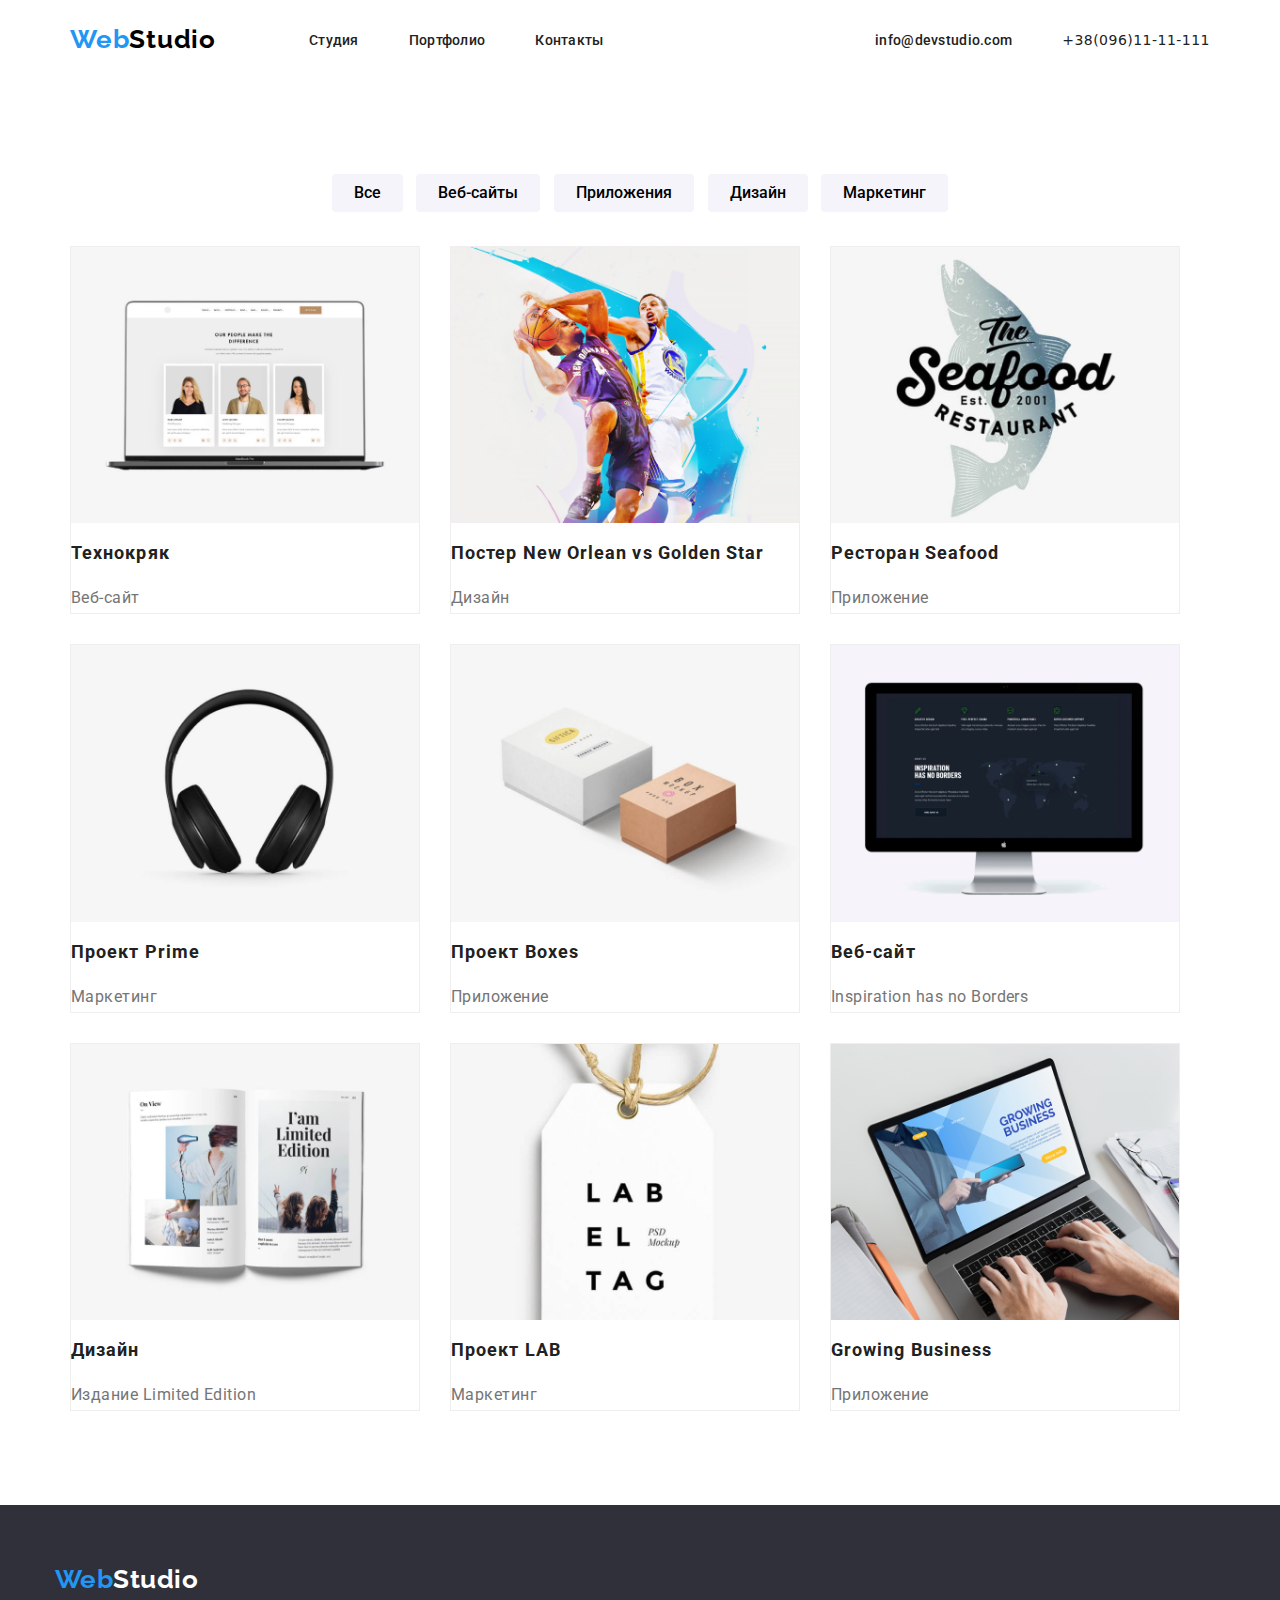
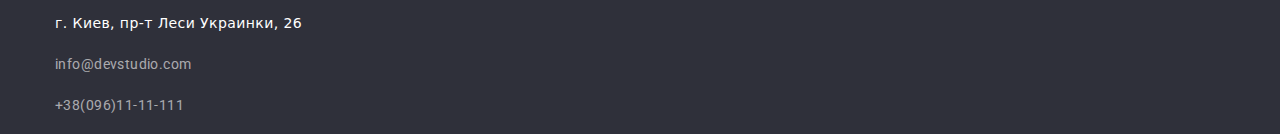
==== commit 13f440f1: "Add files via upload" ====
--- a/portfolio.html
+++ b/portfolio.html
@@ -4,7 +4,7 @@
     <meta charset="UTF-8">
     <meta name="viewport" content="width=WebStudio, initial-scale=1.0">
     <title>Document</title>
-    <link href="https://fonts.googleapis.com/css2?family=Raleway&family=Roboto&display=swap" rel="stylesheet">
+    <link href="https://fonts.googleapis.com/css2?family=Raleway:wght@400;700;900&family=Roboto:ital,wght@0,400;0,500;0,900;1,700&display=swap" rel="stylesheet" />
     <link rel="stylesheet" href="./css/style.css"/>
     <link rel="stylesheet" href="./normalize.css"/>
 </head>
@@ -27,80 +27,115 @@
         </div>
     </header>
 
-<div class="conteiner">
+<div class="conteiner-portfolio">
     <div class="button-filter">
-    <button type="button" class="filter">Все</button>
-    <button type="button" class="filter">Веб-сайты</button>
-    <button type="button" class="filter">Приложения</button>
-    <button type="button" class="filter">Дизайн</button>
-    <button type="button" class="filter">Маркетинг</button>
+        <button type="button" class="filter">Все</button>
+        <button type="button" class="filter">Веб-сайты</button>
+        <button type="button" class="filter">Приложения</button>
+        <button type="button" class="filter">Дизайн</button>
+        <button type="button" class="filter">Маркетинг</button>
     </div>
 
-<main class="portfolio">
+<div class="portfolio">
  <section>
     <ul class="team">
-    <li class="team-folio">
-        <img src="./portfolio image/техноякорь.png" alt="" width="370"/>
-        <h1>Технокряк</h1>
-        <p>Веб-сайт</p>
-    </li>
-    <li class="team-folio">
-        <img src="./portfolio image/постер.png" alt=""width="370"/>
-        <h1>Постер New Orlean vs Golden Star</h1>
-        <p>Дизайн</p>
-    </li>
-    <li class="team-folio">
-        <img src="./portfolio image/ресторан.png" alt=""width="370"/>
-        <h1>Ресторан Seafood</h1>
-        <p>Приложение</p>
-    </li>
-    <li class="team-folio">
-        <img src="./portfolio image/проект прайм.png" alt=""width="370"/>
-        <h1>Проект Prime</h1>
-        <p>Маркетинг</p>
-    </li>
-    <li class="team-folio">
-        <img src="./portfolio image/проект бокс.png" alt=""width="370"/>
-        <h1>Проект Boxes</h1>
-        <p>Приложение</p>
-    </li>
-    <li class="team-folio">
-        <img src="./portfolio image/инспирит.png" alt=""width="370"/>
-        <h1>Inspiration has no Borders</h1>
-        <p>Веб-сайт</p>
-    </li>
-    <li class="team-folio">
-        <img src="./portfolio image/издание.png" alt=""width="370"/>
-        <h1>Издание Limited Edition</h1>
-        <p>Дизайн</p>
-    </li>
-    <li class="team-folio">
-        <img src="./portfolio image/проект лаб.png" alt=""width="370"/>
-        <h1>Проект LAB</h1>
-        <p>Маркетинг</p>
-    </li>
-    <li class="team-folio">
-        <img src="./portfolio image/бизнес.png" alt=""width="370"/>
-        <h1>Growing Business</h1>
-        <p>Приложение</p>
-    </li>
+        <li class="team-folio">
+        <div class="folio-card">
+                <img src="./portfolio image/техноякорь.png" alt="" width="370"/>
+            <div>
+                <h1 class="tittle">Технокряк</h1>
+                <p class="text">Веб-сайт</p>
+            </div>
+        </div>
+        </li>
+        <li class="team-folio">
+        <div class="folio-card">
+            <img src="./portfolio image/постер.png" alt=""width="370"/>
+        <div>
+            <h1 class="tittle">Постер New Orlean vs Golden Star</h1>
+            <p class="text">Дизайн</p> 
+        </div>  
+    </div>
+        </li>
+        <li class="team-folio">
+        <div class="folio-card">
+                <img src="./portfolio image/ресторан.png" alt=""width="370"/>
+            <div>
+                <h1 class="tittle">Ресторан Seafood</h1>
+                <p class="text">Приложение</p>
+            </div>   
+        </div>
+        </li>
+        <li class="team-folio">
+        <div class="folio-card">
+            <img src="./portfolio image/проект прайм.png" alt=""width="370"/>
+        <div>
+            <h1 class="tittle">Проект Prime</h1>
+            <p class="text">Маркетинг</p>
+        </div>
+    </div>
+        </li>
+        <li class="team-folio">
+        <div class="folio-card">
+            <img src="./portfolio image/проект бокс.png" alt=""width="370"/>
+        <div>
+            <h1 class="tittle">Проект Boxes</h1>
+            <p class="text">Приложение</p>
+        </div>
+    </div>
+        </li>
+        <li class="team-folio">
+        <div class="folio-card">
+            <img src="./portfolio image/инспирит.png" alt=""width="370"/>
+        <div>
+            <h1 class="tittle">Веб-сайт</h1>
+            <p class="text">Inspiration has no Borders</p>
+        </div>
+    </div>
+        </li>
+        <li class="team-folio">
+        <div class="folio-card">
+            <img src="./portfolio image/издание.png" alt=""width="370"/>
+        <div>
+            <h1 class="tittle">Дизайн</h1>
+            <p class="text">Издание Limited Edition</p>
+        </div>
+    </div>
+        </li>
+        <li class="team-folio">
+        <div class="folio-card">
+            <img src="./portfolio image/проект лаб.png" alt=""width="370"/>
+            <div>
+            <h1 class="tittle">Проект LAB</h1>
+            <p class="text">Маркетинг</p>
+        </div>
+    </div>
+        </li>   
+        <li class="team-folio">
+        <div class="folio-card">
+            <img src="./portfolio image/бизнес.png" alt=""width="370"/>
+        <div>
+            <h1 class="tittle">Growing Business</h1>
+            <p class="text">Приложение</p>
+        </div>
+    </div>
+        </li>
     </ul>
 </section>
-</main>
+</div>
+</div>
 
-</div>
 <footer class="fotter">
-    <div class="fotter-container">
+    <div class="fotter-position">
         <a href=""class="logo-footer"><span class="fotter-logo">Web</span>Studio</a>
-        
-        <address class="list">
-            <p class="fotter-adress">г. Киев, пр-т Леси Украинки, 26</p>
-            <a href="mailto:info@devstudio.com" class="fotter-nav">info@devstudio.com</a><br>
-            <a href="+38-096-111-11-11" class="fotter-nav">+38(096)11-11-111</a>
-        </address>
+    
+    <address class="list">
+        <span class="fotter-adress">г. Киев, пр-т Леси Украинки, 26</span><br>
+        <a href="mailto:info@devstudio.com" class="fotter-nav">info@devstudio.com</a><br>
+        <a href="+38-096-111-11-11" class="fotter-nav">+38(096)11-11-111</a>
+    </address>
     </div>
 </footer>
-
 </body>
 </html>
 
--- a/css/style.css
+++ b/css/style.css
@@ -1,350 +1,472 @@
-.body{
-    font-family: 'Roboto', sans-serif;
-}
-
-*,
-*::before,
-*::after{
-    box-sizing: inherit;
-}
-a { 
-    text-decoration: none; /* Убираем подчеркивание у ссылок */
-   }
-/* WebStudio */
-
-.logo {
-    color: #000000;
-        text-decoration: none;
-        font-family: 'Raleway', sans-serif;
-        font-weight: bold;
-        font-size: 26px;
-        line-height: 1,2;
-        letter-spacing: 0.03em;
-        margin-right: 93px;
-    }
-.logo-header {
-        color: #2196F3;
-    }
-.logo-footer{
-        color: #FFFFFF;
-    }
-
-.header-container{
-    width: 1170px;
-    padding-left: 15px;
-    padding-right: 15px;
-}
-.meny-nav {
-    display: block;
-    margin-top: 32px;
-    margin-bottom: 32px;
-    font-size: 14px;
-    color: #212121; 
-}
-
-
-.meny-nav:hover,
-.meny-nav:active,
-.meny-nav:focus
-{
-    color: #2196F3;
-}
-
-.list{
-    list-style: none;
-}
-
-.list-flax {
-    display: flex;
-    padding: 0px;
-    margin: 0px;
-}
-
-.list-item:not(:last-child){
-    margin-right: 50px;
-}
-
-.adress-flax {
-    display: flex;
-    font-style:normal;
-    margin-left: auto;
-    align-items: flex-end;
-} 
-
-.adress-flax .mail{
-    margin-left: 331px;
-    margin-right: 50px;
-}
-
-.header-container{
-    display: flex;
-}
-
-.navigation{
-    display: flex;
-    align-items: center;
-    
-}
-
-
-/* Эффективные решения для вашего бизнеса */
-
-.site-header{
-    max-width: 100%;
-    font-size: 44px;
-    line-height: 1.36;
-    text-align: center;
-    letter-spacing: 0.06em;
-    background: #2F303A;
-    
-
-}
-.site-header h1{
-    color: #FFFFFF;
-    /* margin-top: 0px;
-    margin-bottom: 30px; */
-}
-.button{
-    color: #FFFFFF;
-    background: #2196F3;
-    padding right: 32px;
-    padding left: 32px;
-    border: 2px;
-    height: 50px; 
-    border-radius: 5px;
-    
-}
-.conteiner{
-    width: 1170px;
-    padding-left: 15px;
-    padding-right: 15px;
-    margin-right: auto;
-    margin-left: auto;
-}
-/* .conteiner-portfolio{
-    width: 1170px;
-    padding-left: 15px;
-    padding-right: 15px;
-} */
-.heading{
-    margin-top: 0px;
-    margin-bottom: 50px;
-    text-align: center;
-}
-
-
-/* Особенности команды */
-
-.conteiner-features{
-    /* margin-bottom: 94px; */
-    padding-top: 94px;
-    /* padding-bottom: 0; */
-    
-}
-
-.features{
-    display: flex;
-    margin-top: 0;
-    margin-right: -30px;
-    margin-bottom: -30px;
-    justify-content:space-between;
-    
-}
-
-
-.features-list{
-  padding: 30px;
-  width: calc((100% - 3 * 30px) / 4);
-  margin-right: 30px;
-  /* margin-bottom: 30px; */
-   /* Задаём ширину элементов  */
-  flex-basis: calc((100% -  3* 30px) / 4);
-  /* width: 270px; */
-  /* height: 101px; */
-  
-}   
-
-.features p {
-    color: #757575;
-}
-.features h3 {
-    color: #212121;;
-}
-
-
-/* Чем мы занимаемся */
-
-.features-work{
-    padding-top: 94px;
-    padding-bottom: 94px ;
-}
-
- .work-list{
-    display:flex ;
-    padding-left: 0px;
-    padding-top: 0px;
-    /* flex-wrap: wrap; */
-    margin-bottom: 30px;
- }
-
- .work-item{
-    margin-right: 30px;
-    margin-bottom: 30px;
-    flex-basis: calc((100% - 3 * 30px) / 3);
-    width: calc((100% - 30px * 2) / 3);
-}
-
-
-.work-item:nth-child(3n){
-    margin-right: 0px;
- }
-
- 
-/* Наша команда */
-
-.section-team{
-    padding-top: 94px;
-    padding-bottom: 94px ;
-    /* background-color: thistle ; */
-}
-.section-team h2 {
-    margin-bottom: 50px;
-    margin-top: 0px;
-}
-.team{
-    display: flex;
-    flex-wrap: wrap;
-    margin-top: 0px;
-}
-
-.team p {
-    color: #757575;
-    margin:0px;
-    position: inherit;
-}
-img{
-    display: block;
-    width: 100%;
-    height: auto;
-}
-    
-
-.team-list{
-    padding: 0px;
-    margin: 0px;
-    box-shadow: 0px 1px 3px rgba(0, 0, 0, 0.12), 0px 1px 1px rgba(0, 0, 0, 0.14), 0px 2px 1px rgba(0, 0, 0, 0.2);
-    border-radius: 0px 0px 4px 4px;
-    text-align: center;
-    width: calc((100% - 30px * 3) / 4);
-}
-
-.team-list:not(:last-child){
-    margin-right: 30px;
-    /* flex-basis: calc((100% - 3 * 30px) / 4); */
-    
-}
-.team-list:last-child{
-    margin-right: 0px;
-}
-
-/* .team-list:nth-last-child(-n + 5){
-    margin-bottom: 0px;
-} */
-
-
-/* Подвал */
-.fotter{
-    background: #2F303A;
-}
-
-.fotter-nav{
-    color: rgba(255, 255, 255, 0.6);
-}
-.fotter-adress{
-    color: #FFFFFF;
-}
-    
-
-/* Потрфолио */
-.logo-footer {
-    color:  #FFFFFF;
-    text-decoration: none;
-    font-family: 'Raleway', sans-serif;
-}
- .fotter-logo {
-    color: #2196F3;
- }
- /* Потрфолио */
- .conteiner-portfolio{
-    width: 1170px;
-    padding-left: 15px;
-    padding-right: 15px;
-    margin-top: 94px;
-    margin-bottom: 94px;
-    margin-left: 215px;
-}
-
-.team{
-    padding-left: 0px;
-    padding-top: 0px;
-    display:flex ;
-    flex-wrap: wrap;
-    /* margin-right: 30px; */
-    margin-bottom: 30px;
-    
-}
-.team-folio{
-    margin-right: 30px;
-    margin-bottom: 30px;
-    flex-basis: calc((100% - 3 * 30px) / 3);
-    width: calc((100% - 30px * 2) / 3);
-}
-.team-folio:nth-child(3n){
-    margin-right: 0px;
-}
-
-.team-folio:nth-last-child(-n + 4){
-    margin-bottom: 0px;
-} 
-
-.button-filter{
-    text-align: center;
-    margin-bottom: 34px;
-
-}
-/* Фильтр портфолио */
-.filter{
-    border: 2px;
-    color: #212121;
-    background: F5F4FA;
-    margin: 0px;
-    margin-right: 8px;  
-    height: 38px; 
-    border-radius: 5px;
-    padding-right: 20px;
-    padding-left: 20px;
- }
-.filter 2:last-child{
-    margin-right: 0px;
-}
-
- .filter:hover,
- .filter:focus{
-    color: #F5F4FA;
-    background-color: #2196F3;
-
-
- }
- 
- .portfolio h1{
-    color: #212121;
- }
- .portfolio p{
-    color: #757575;
- }
- li{
-    list-style-type: none;}
-
- .list{
-     font-style: normal;
- }
+
+
+body{
+    font-family: Roboto;
+    background-color: #FFFFFF;;
+    letter-spacing: 0.03em;
+}
+
+*,
+*::before,
+*::after{
+    box-sizing: inherit;
+}
+a { 
+    text-decoration: none; /* Убираем подчеркивание у ссылок */
+   }
+/* WebStudio */
+
+.logo {
+    color: #000000;
+        text-decoration: none;
+        font-family: 'Raleway', sans-serif;
+        font-weight: bold;
+        font-size: 26px;
+        line-height: 1,2;
+        letter-spacing: 0.03em;
+        margin-right: 93px;
+    }
+.logo-header {
+        color: #2196F3;
+    }
+.logo-footer{
+        color: #FFFFFF;
+    }
+
+.page-header{
+    width: 1170px;
+    padding-left: 15px;
+    padding-right: 15px;
+    margin-left: auto;
+    margin-right: auto;
+}
+.meny-nav {
+    display: block;
+    margin-top: 32px;
+    margin-bottom: 32px;
+    font-size: 14px;
+    color: #212121; 
+}
+
+
+.meny-nav:hover,
+.meny-nav:active,
+.meny-nav:focus
+{
+    color: #2196F3;
+}
+
+.list{
+    font-weight: 400;
+    font-style: normal;
+    color: rgba(255, 255, 255, 0.6);
+    letter-spacing: 0.03em;
+    margin-top: 20px;
+}
+
+.list-flax {
+    display: flex;
+    padding: 0px;
+    margin: 0px;
+    font-family: Roboto;
+    font-style: normal;
+    font-weight: 500;
+    font-size: 14px;
+    line-height: 16px;
+    letter-spacing: 0.02em;
+    color: #212121;
+}
+
+.list-item:not(:last-child){
+    margin-right: 50px;
+}
+
+.adress-flax {
+    color: #757575;
+    display: flex;
+    font-style:normal;
+    margin-left: auto;
+    align-items: flex-end;
+} 
+
+.adress-flax .mail{
+    text-decoration: none;
+    font-family: Roboto;
+    font-weight: 500;
+    font-size: 14px;
+    letter-spacing: 0.02em;
+    padding-right: 50px;
+}
+
+.header-container{
+    display: flex;
+}
+
+.navigation{
+    display: flex;
+    align-items: center;   
+}
+
+/* .navigation-adres{
+
+} */
+
+
+/* Эффективные решения для вашего бизнеса */
+
+.site-header{
+    max-width: 100%;
+    font-size: 44px;
+    line-height: 1.36;
+    text-align: center;
+    letter-spacing: 0.06em;
+    background: #2F303A;
+    
+
+}
+.site-header h1{
+    color: #FFFFFF;
+    /* margin-top: 0px;
+    margin-bottom: 30px; */
+}
+.button{
+    color: #FFFFFF;
+    background: #2196F3;
+    padding right: 32px;
+    padding left: 32px;
+    border: 2px;
+    height: 50px; 
+    border-radius: 5px;
+    
+}
+.conteiner{
+    width: 1170px;
+    padding-left: 15px;
+    padding-right: 15px;
+    margin-right: auto;
+    margin-left: auto;
+    /* margin-top: 94px; */
+}
+/* .conteiner-portfolio{
+    margin-top: 94px;
+    
+} */
+
+.heading{
+    margin-top: 0px;
+    margin-bottom: 50px;
+    text-align: center;
+}
+
+
+/* Особенности команды */
+
+.conteiner-features{
+    padding-top: 94px;
+    padding-bottom: 94px;
+    padding-right: 0px;
+    
+}
+
+.features{
+    display: flex;
+    flex-direction: row;
+    flex-wrap: wrap;
+    margin-top: 0px;
+    margin-bottom: 0px;
+    padding: 0px;   
+}
+.section .item-title {
+    color: var(--primary-text-color);
+    text-transform: uppercase;
+    font-size: 14px;}
+
+.conteiner-features.item-text{
+  font-weight: 400;
+  margin-top: 10px;
+  line-height: 1.71;
+  font-size: 14px;
+  letter-spacing: 0.03em;
+}
+
+/* h1,
+h2,
+h3,
+p {
+  margin: 0px;
+  padding: 0px;
+} */
+
+.features-list{
+  width: calc((100% - 3 * 30px) / 4);
+  margin-right: 30px;
+  flex-basis: calc((100% -  3* 30px) / 4);
+  list-style: none;
+  /* margin: 0px;
+  padding: 0px; */
+}   
+
+.features-list:nth-child(4n) {
+    margin-right: 0px;}
+
+
+
+
+.features p {
+    color: #757575;
+}
+.features h3 {
+    color: #212121;;
+}
+
+
+/* Чем мы занимаемся */
+
+.features-work{
+    padding-top: 94px;
+    padding-bottom: 94px ;
+}
+
+ .work-list{
+    display:flex ;
+    padding-left: 0px;
+    padding-top: 0px;
+    /* flex-wrap: wrap; */
+    margin-bottom: 30px;
+ }
+
+ .work-item{
+    margin-right: 30px;
+    margin-bottom: 30px;
+    flex-basis: calc((100% - 3 * 30px) / 3);
+    width: calc((100% - 30px * 2) / 3);
+}
+
+
+.work-item:nth-child(3n){
+    margin-right: 0px;
+ }
+
+ 
+/* Наша команда */
+
+.section-team{
+    padding-top: 94px;
+    padding-bottom: 94px ;
+    /* background-color: thistle ; */
+}
+.section-team h2 {
+    margin-bottom: 50px;
+    margin-top: 0px;
+}
+.team{
+    display: flex;
+    flex-wrap: wrap;
+    margin-top: 0px;}
+
+.team p {
+    color: #757575;
+    margin:0px;
+    position: inherit;
+}
+img{
+    display: block;
+    width: 100%;
+    height: auto;
+}
+    
+
+.team-list{
+    padding: 0px;
+    margin: 0px;
+    box-shadow: 0px 1px 3px rgba(0, 0, 0, 0.12), 0px 1px 1px rgba(0, 0, 0, 0.14), 0px 2px 1px rgba(0, 0, 0, 0.2);
+    border-radius: 0px 0px 4px 4px;
+    text-align: center;
+    width: calc((100% - 30px * 3) / 4);
+}
+
+.team-list:not(:last-child){
+    margin-right: 30px;
+    /* flex-basis: calc((100% - 3 * 30px) / 4); */
+    
+}
+.team-list:last-child{
+    margin-right: 0px;
+}
+
+/* .team-list:nth-last-child(-n + 5){
+    margin-bottom: 0px;
+} */
+
+/* Подвал */
+
+.fotter{
+    font-weight: 400;
+    font-style: normal;
+    font-size: 14px;
+    background-color: #2F303A;;
+    padding-top:  60px;
+    padding-bottom:  20px;
+}
+
+.fotter-position{ 
+    width: 1200px;
+    padding: 0px 15px 0 15px;
+    margin-top: 0px;
+    margin-bottom: 0px;
+    margin-right: auto;
+    margin-left: auto;
+}
+
+.logo-footer{
+    margin-top: 60px;
+    text-decoration: none;
+    font-family: Raleway, sans-serif;
+    font-weight: 700;
+    font-size: 26px;
+    inline-size: 1.2;
+
+}
+.fotter-nav{
+    color: rgba(255, 255, 255, 0.6);
+    /* margin-bottom: 9px; */
+    font-family: Roboto;
+    display: block;
+    text-decoration: none;
+    font-weight: 400;
+    font-size: 14px;
+    margin-top: 9px;
+}
+.fotter-adress{
+    color: #FFFFFF;
+    display: block;
+}
+
+.fotter-nav:hover,
+.fotter-nav:focus {
+  text-decoration: underline;}
+
+/* Потрфолио */
+.logo-footer {
+    color:  #FFFFFF;
+    text-decoration: none;
+    font-family: 'Raleway', sans-serif;
+}
+ .fotter-logo {
+    color: #2196F3;
+ }
+ /* Потрфолио */
+
+ .conteiner-portfolio{
+    width: 1170px;
+    padding-left: 15px;
+    padding-right: 15px;
+    margin-top: 94px;
+    margin-bottom: 94px;
+    margin-right: auto;
+    margin-left: auto;
+    text-align: center;
+}
+
+.team{
+    padding-left: 0px;
+    padding-top: 0px;
+    display:flex ;
+    flex-wrap: wrap;
+    /* margin-right: 30px; */
+    margin-bottom: 30px;  
+}
+
+.team-folio{
+    margin-right: 30px;
+    margin-bottom: 30px;
+    flex-basis: calc((100% - 3 * 30px) / 3);
+    width: calc((100% - 30px * 2) / 3);
+}
+
+.team-folio:nth-child(3n){
+    margin-right: 0px;
+}
+
+.team-folio:nth-last-child(-n + 4){
+    margin-bottom: 0px;
+} 
+
+.folio-card{
+    /* margin-top: 34px;
+    margin-bottom: 30px; */
+    background: #FFFFFF;
+    border: 1px solid #EEEEEE;
+    box-sizing: border-box;
+    text-align: left;
+}
+
+.tittle{
+    text-align: left;
+    color: #212121;
+    font-size: 18px;
+    line-height: 2;
+    letter-spacing: 0.06em;
+    font-family: Roboto;
+    font-style: normal;
+    font-weight: bold;
+    
+}
+
+.text{
+    margin-top: 4px;
+    color: #757575;
+    font-size: 16px;
+    line-height: 1.87;
+    letter-spacing: 0.03em;
+    font-family: Roboto;
+    font-style: normal;
+    font-weight: normal;
+}
+
+.button-filter{
+    text-align: center;
+    margin-bottom: 34px;
+}
+
+/* Фильтр портфолио */
+.filter{
+    padding: 6px 22px;
+    border-style: none;
+    background: #f5f4fa;
+    border-radius: 4px;
+    margin-right: 8px;
+    font-family: Roboto;
+    font-style: normal;
+    font-weight: 500;
+    font-size: 16px;
+    line-height: 1.6;
+ }
+
+.filter:last-child{
+    margin-right: 0px;
+}
+
+ .filter:hover,
+ .filter:focus{
+    color: #F5F4FA;
+    background-color: #2196F3;
+    padding: 6px 22px;
+    border-style: none;
+    box-shadow: 0px 3px 1px rgba(0, 0, 0, 0.1), 0px 1px 2px rgba(0, 0, 0, 0.08), 0px 2px 2px rgba(0, 0, 0, 0.12);
+    border-radius: 4px;
+ }
+ 
+ .portfolio h1{
+    color: #212121;
+ }
+
+ .portfolio p{
+    color: #757575;
+ }
+
+ li{
+    list-style-type: none;}
+
+ .list{
+     font-style: normal;}
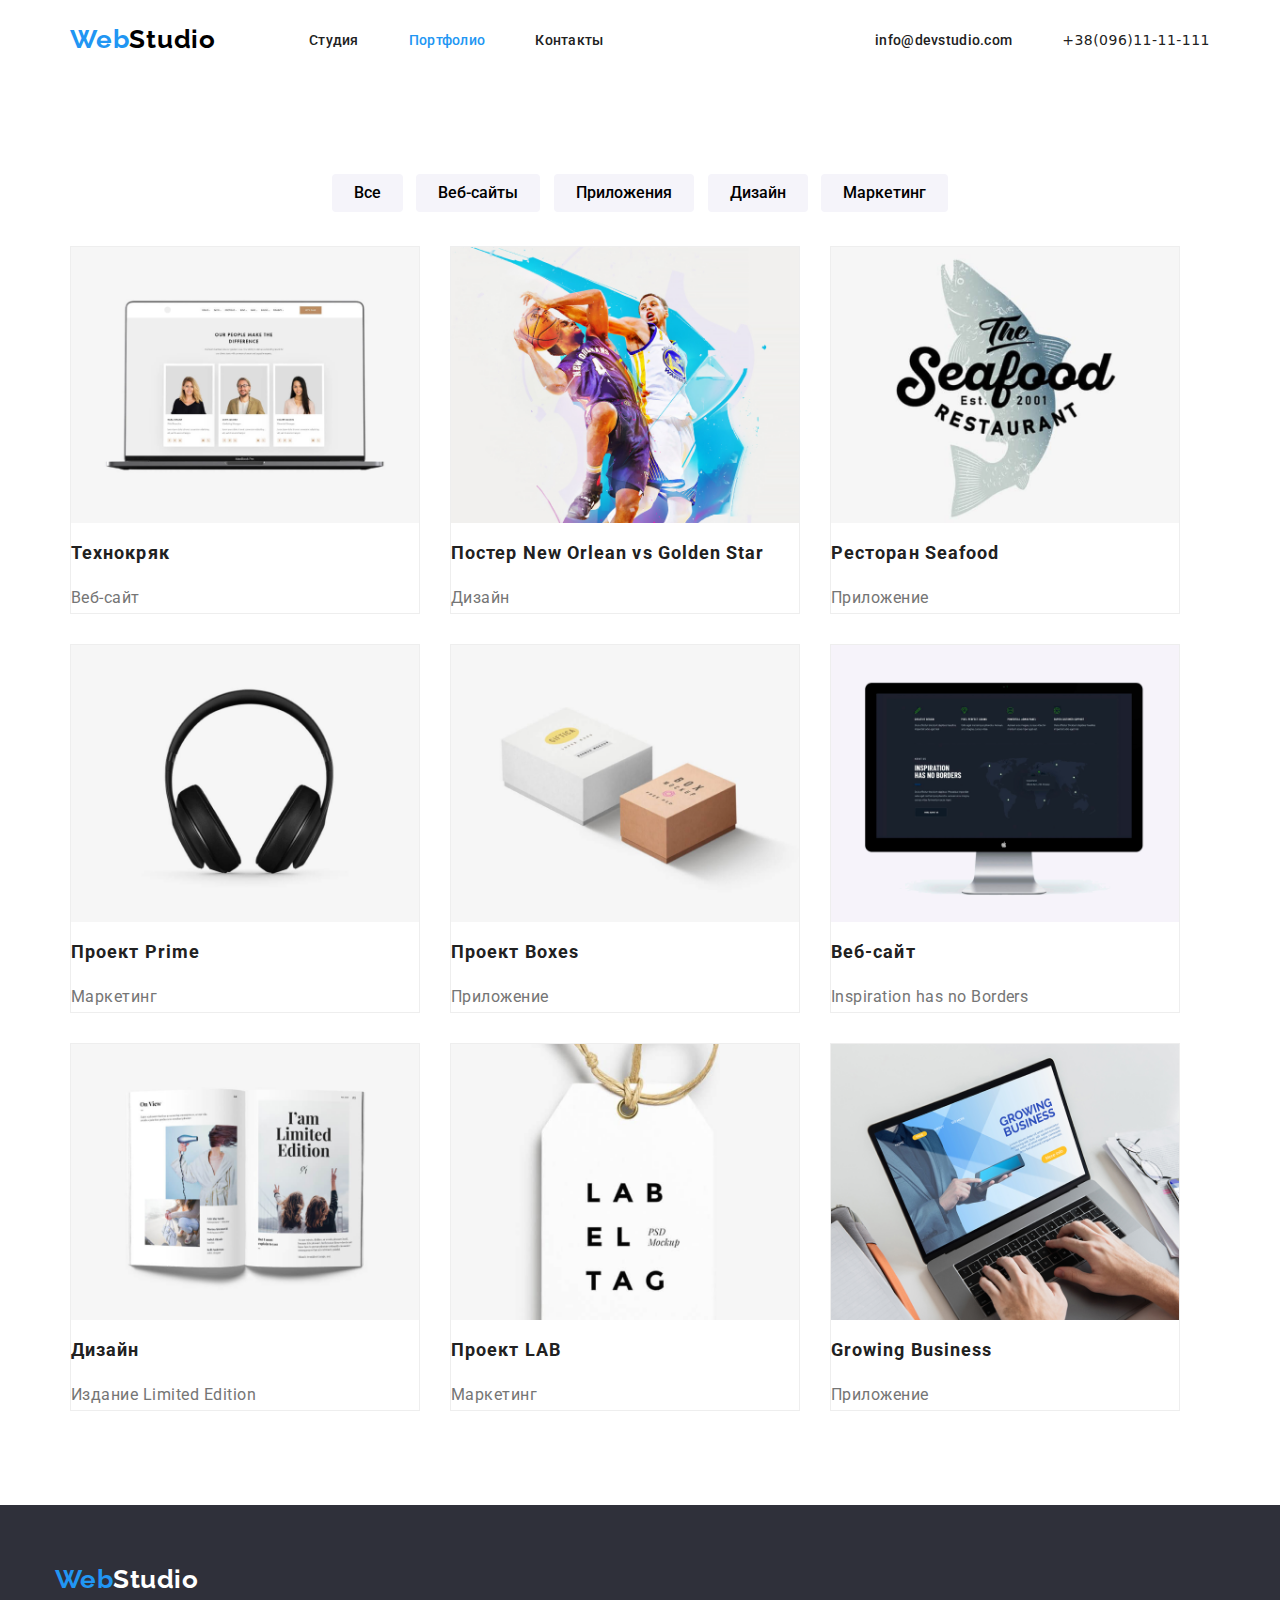
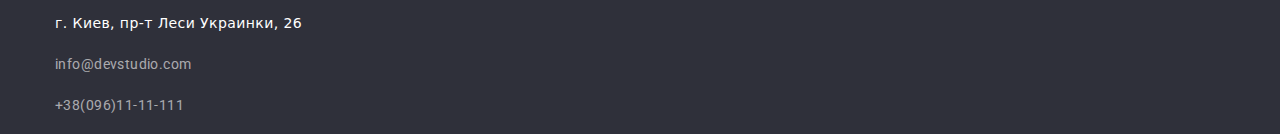
==== commit 2139af7b: "активные страница" ====
--- a/portfolio.html
+++ b/portfolio.html
@@ -16,7 +16,7 @@
         <a href=""class="logo"><span class="logo-header">Web</span>Studio</a>
         <ul class="list-flax">
           <li class="list-item"><a href="./index.html"class="meny-nav">Студия</a></li>
-          <li class="list-item"><a href=""class="meny-nav">Портфолио</a></li>
+          <li class="list-item"><a href=""class="meny-nav current">Портфолио</a></li>
           <li class="list-item"><a href=""class="meny-nav">Контакты</a></li>
         </ul>
     </nav>
--- a/css/style.css
+++ b/css/style.css
@@ -1,472 +1,486 @@
-
-
-body{
-    font-family: Roboto;
-    background-color: #FFFFFF;;
-    letter-spacing: 0.03em;
-}
-
-*,
-*::before,
-*::after{
-    box-sizing: inherit;
-}
-a { 
-    text-decoration: none; /* Убираем подчеркивание у ссылок */
-   }
-/* WebStudio */
-
-.logo {
-    color: #000000;
-        text-decoration: none;
-        font-family: 'Raleway', sans-serif;
-        font-weight: bold;
-        font-size: 26px;
-        line-height: 1,2;
-        letter-spacing: 0.03em;
-        margin-right: 93px;
-    }
-.logo-header {
-        color: #2196F3;
-    }
-.logo-footer{
-        color: #FFFFFF;
-    }
-
-.page-header{
-    width: 1170px;
-    padding-left: 15px;
-    padding-right: 15px;
-    margin-left: auto;
-    margin-right: auto;
-}
-.meny-nav {
-    display: block;
-    margin-top: 32px;
-    margin-bottom: 32px;
-    font-size: 14px;
-    color: #212121; 
-}
-
-
-.meny-nav:hover,
-.meny-nav:active,
-.meny-nav:focus
-{
-    color: #2196F3;
-}
-
-.list{
-    font-weight: 400;
-    font-style: normal;
-    color: rgba(255, 255, 255, 0.6);
-    letter-spacing: 0.03em;
-    margin-top: 20px;
-}
-
-.list-flax {
-    display: flex;
-    padding: 0px;
-    margin: 0px;
-    font-family: Roboto;
-    font-style: normal;
-    font-weight: 500;
-    font-size: 14px;
-    line-height: 16px;
-    letter-spacing: 0.02em;
-    color: #212121;
-}
-
-.list-item:not(:last-child){
-    margin-right: 50px;
-}
-
-.adress-flax {
-    color: #757575;
-    display: flex;
-    font-style:normal;
-    margin-left: auto;
-    align-items: flex-end;
-} 
-
-.adress-flax .mail{
-    text-decoration: none;
-    font-family: Roboto;
-    font-weight: 500;
-    font-size: 14px;
-    letter-spacing: 0.02em;
-    padding-right: 50px;
-}
-
-.header-container{
-    display: flex;
-}
-
-.navigation{
-    display: flex;
-    align-items: center;   
-}
-
-/* .navigation-adres{
-
-} */
-
-
-/* Эффективные решения для вашего бизнеса */
-
-.site-header{
-    max-width: 100%;
-    font-size: 44px;
-    line-height: 1.36;
-    text-align: center;
-    letter-spacing: 0.06em;
-    background: #2F303A;
-    
-
-}
-.site-header h1{
-    color: #FFFFFF;
-    /* margin-top: 0px;
-    margin-bottom: 30px; */
-}
-.button{
-    color: #FFFFFF;
-    background: #2196F3;
-    padding right: 32px;
-    padding left: 32px;
-    border: 2px;
-    height: 50px; 
-    border-radius: 5px;
-    
-}
-.conteiner{
-    width: 1170px;
-    padding-left: 15px;
-    padding-right: 15px;
-    margin-right: auto;
-    margin-left: auto;
-    /* margin-top: 94px; */
-}
-/* .conteiner-portfolio{
-    margin-top: 94px;
-    
-} */
-
-.heading{
-    margin-top: 0px;
-    margin-bottom: 50px;
-    text-align: center;
-}
-
-
-/* Особенности команды */
-
-.conteiner-features{
-    padding-top: 94px;
-    padding-bottom: 94px;
-    padding-right: 0px;
-    
-}
-
-.features{
-    display: flex;
-    flex-direction: row;
-    flex-wrap: wrap;
-    margin-top: 0px;
-    margin-bottom: 0px;
-    padding: 0px;   
-}
-.section .item-title {
-    color: var(--primary-text-color);
-    text-transform: uppercase;
-    font-size: 14px;}
-
-.conteiner-features.item-text{
-  font-weight: 400;
-  margin-top: 10px;
-  line-height: 1.71;
-  font-size: 14px;
-  letter-spacing: 0.03em;
-}
-
-/* h1,
-h2,
-h3,
-p {
-  margin: 0px;
-  padding: 0px;
-} */
-
-.features-list{
-  width: calc((100% - 3 * 30px) / 4);
-  margin-right: 30px;
-  flex-basis: calc((100% -  3* 30px) / 4);
-  list-style: none;
-  /* margin: 0px;
-  padding: 0px; */
-}   
-
-.features-list:nth-child(4n) {
-    margin-right: 0px;}
-
-
-
-
-.features p {
-    color: #757575;
-}
-.features h3 {
-    color: #212121;;
-}
-
-
-/* Чем мы занимаемся */
-
-.features-work{
-    padding-top: 94px;
-    padding-bottom: 94px ;
-}
-
- .work-list{
-    display:flex ;
-    padding-left: 0px;
-    padding-top: 0px;
-    /* flex-wrap: wrap; */
-    margin-bottom: 30px;
- }
-
- .work-item{
-    margin-right: 30px;
-    margin-bottom: 30px;
-    flex-basis: calc((100% - 3 * 30px) / 3);
-    width: calc((100% - 30px * 2) / 3);
-}
-
-
-.work-item:nth-child(3n){
-    margin-right: 0px;
- }
-
- 
-/* Наша команда */
-
-.section-team{
-    padding-top: 94px;
-    padding-bottom: 94px ;
-    /* background-color: thistle ; */
-}
-.section-team h2 {
-    margin-bottom: 50px;
-    margin-top: 0px;
-}
-.team{
-    display: flex;
-    flex-wrap: wrap;
-    margin-top: 0px;}
-
-.team p {
-    color: #757575;
-    margin:0px;
-    position: inherit;
-}
-img{
-    display: block;
-    width: 100%;
-    height: auto;
-}
-    
-
-.team-list{
-    padding: 0px;
-    margin: 0px;
-    box-shadow: 0px 1px 3px rgba(0, 0, 0, 0.12), 0px 1px 1px rgba(0, 0, 0, 0.14), 0px 2px 1px rgba(0, 0, 0, 0.2);
-    border-radius: 0px 0px 4px 4px;
-    text-align: center;
-    width: calc((100% - 30px * 3) / 4);
-}
-
-.team-list:not(:last-child){
-    margin-right: 30px;
-    /* flex-basis: calc((100% - 3 * 30px) / 4); */
-    
-}
-.team-list:last-child{
-    margin-right: 0px;
-}
-
-/* .team-list:nth-last-child(-n + 5){
-    margin-bottom: 0px;
-} */
-
-/* Подвал */
-
-.fotter{
-    font-weight: 400;
-    font-style: normal;
-    font-size: 14px;
-    background-color: #2F303A;;
-    padding-top:  60px;
-    padding-bottom:  20px;
-}
-
-.fotter-position{ 
-    width: 1200px;
-    padding: 0px 15px 0 15px;
-    margin-top: 0px;
-    margin-bottom: 0px;
-    margin-right: auto;
-    margin-left: auto;
-}
-
-.logo-footer{
-    margin-top: 60px;
-    text-decoration: none;
-    font-family: Raleway, sans-serif;
-    font-weight: 700;
-    font-size: 26px;
-    inline-size: 1.2;
-
-}
-.fotter-nav{
-    color: rgba(255, 255, 255, 0.6);
-    /* margin-bottom: 9px; */
-    font-family: Roboto;
-    display: block;
-    text-decoration: none;
-    font-weight: 400;
-    font-size: 14px;
-    margin-top: 9px;
-}
-.fotter-adress{
-    color: #FFFFFF;
-    display: block;
-}
-
-.fotter-nav:hover,
-.fotter-nav:focus {
-  text-decoration: underline;}
-
-/* Потрфолио */
-.logo-footer {
-    color:  #FFFFFF;
-    text-decoration: none;
-    font-family: 'Raleway', sans-serif;
-}
- .fotter-logo {
-    color: #2196F3;
- }
- /* Потрфолио */
-
- .conteiner-portfolio{
-    width: 1170px;
-    padding-left: 15px;
-    padding-right: 15px;
-    margin-top: 94px;
-    margin-bottom: 94px;
-    margin-right: auto;
-    margin-left: auto;
-    text-align: center;
-}
-
-.team{
-    padding-left: 0px;
-    padding-top: 0px;
-    display:flex ;
-    flex-wrap: wrap;
-    /* margin-right: 30px; */
-    margin-bottom: 30px;  
-}
-
-.team-folio{
-    margin-right: 30px;
-    margin-bottom: 30px;
-    flex-basis: calc((100% - 3 * 30px) / 3);
-    width: calc((100% - 30px * 2) / 3);
-}
-
-.team-folio:nth-child(3n){
-    margin-right: 0px;
-}
-
-.team-folio:nth-last-child(-n + 4){
-    margin-bottom: 0px;
-} 
-
-.folio-card{
-    /* margin-top: 34px;
-    margin-bottom: 30px; */
-    background: #FFFFFF;
-    border: 1px solid #EEEEEE;
-    box-sizing: border-box;
-    text-align: left;
-}
-
-.tittle{
-    text-align: left;
-    color: #212121;
-    font-size: 18px;
-    line-height: 2;
-    letter-spacing: 0.06em;
-    font-family: Roboto;
-    font-style: normal;
-    font-weight: bold;
-    
-}
-
-.text{
-    margin-top: 4px;
-    color: #757575;
-    font-size: 16px;
-    line-height: 1.87;
-    letter-spacing: 0.03em;
-    font-family: Roboto;
-    font-style: normal;
-    font-weight: normal;
-}
-
-.button-filter{
-    text-align: center;
-    margin-bottom: 34px;
-}
-
-/* Фильтр портфолио */
-.filter{
-    padding: 6px 22px;
-    border-style: none;
-    background: #f5f4fa;
-    border-radius: 4px;
-    margin-right: 8px;
-    font-family: Roboto;
-    font-style: normal;
-    font-weight: 500;
-    font-size: 16px;
-    line-height: 1.6;
- }
-
-.filter:last-child{
-    margin-right: 0px;
-}
-
- .filter:hover,
- .filter:focus{
-    color: #F5F4FA;
-    background-color: #2196F3;
-    padding: 6px 22px;
-    border-style: none;
-    box-shadow: 0px 3px 1px rgba(0, 0, 0, 0.1), 0px 1px 2px rgba(0, 0, 0, 0.08), 0px 2px 2px rgba(0, 0, 0, 0.12);
-    border-radius: 4px;
- }
- 
- .portfolio h1{
-    color: #212121;
- }
-
- .portfolio p{
-    color: #757575;
- }
-
- li{
-    list-style-type: none;}
-
- .list{
-     font-style: normal;}
+
+
+body{
+    font-family: Roboto;
+    background-color: #FFFFFF;;
+    letter-spacing: 0.03em;
+}
+
+*,
+*::before,
+*::after{
+    box-sizing: inherit;
+}
+a { 
+    text-decoration: none; /* Убираем подчеркивание у ссылок */
+   }
+/* WebStudio */
+
+.logo {
+    color: #000000;
+        text-decoration: none;
+        font-family: 'Raleway', sans-serif;
+        font-weight: bold;
+        font-size: 26px;
+        line-height: 1,2;
+        letter-spacing: 0.03em;
+        margin-right: 93px;
+    }
+.logo-header {
+        color: #2196F3;
+    }
+.logo-footer{
+        color: #FFFFFF;
+    }
+
+.page-header{
+    width: 1170px;
+    padding-left: 15px;
+    padding-right: 15px;
+    margin-left: auto;
+    margin-right: auto;
+}
+.meny-nav {
+    display: block;
+    margin-top: 32px;
+    margin-bottom: 32px;
+    font-size: 14px;
+    color: #212121; 
+}
+
+
+.meny-nav:hover,
+.meny-nav:focus
+{
+    color: #2196F3;
+}
+.meny-nav.current{
+    color: #2196F3;
+}
+
+.list{
+    font-weight: 400;
+    font-style: normal;
+    color: rgba(255, 255, 255, 0.6);
+    letter-spacing: 0.03em;
+    margin-top: 20px;
+}
+
+.list-flax {
+    display: flex;
+    padding: 0px;
+    margin: 0px;
+    font-family: Roboto;
+    font-style: normal;
+    font-weight: 500;
+    font-size: 14px;
+    line-height: 16px;
+    letter-spacing: 0.02em;
+    color: #212121;
+}
+
+.list-item:not(:last-child){
+    margin-right: 50px;
+}
+
+.adress-flax {
+    color: #757575;
+    display: flex;
+    font-style:normal;
+    margin-left: auto;
+    align-items: flex-end;
+} 
+
+.adress-flax .mail{
+    text-decoration: none;
+    font-family: Roboto;
+    font-weight: 500;
+    font-size: 14px;
+    letter-spacing: 0.02em;
+    padding-right: 50px;
+}
+
+.header-container{
+    display: flex;
+}
+
+.navigation{
+    display: flex;
+    align-items: center;   
+}
+
+/* .navigation-adres{
+
+} */
+
+
+/* Эффективные решения для вашего бизнеса */
+
+.site-header{
+    max-width: 100%;
+    background: #2F303A;
+    /* margin-bottom: 94px; */
+    text-align: center;
+}
+
+
+.site-header h1{
+    color: #FFFFFF;
+    font-family: Roboto;
+    font-style: normal;
+    font-size: 44px;
+    line-height: 1.36;
+    text-align: center;
+    font-weight: 900;
+    letter-spacing: 0.06em;
+    text-transform: uppercase;
+}
+
+.button{
+    font-family: Roboto;
+    font-style: normal;
+    font-weight: bold;
+    display: inline-flex;
+    align-items: center;
+    padding: 10px 32px;
+    background-color: #2196F3;
+    color: #FFFFFF;
+    letter-spacing: 0.06em;
+    border-radius: 4px;
+    font-size: 16px;
+    line-height: 30px;
+    box-shadow: 0px 4px 4px rgba(0, 0, 0, 0.15);
+}
+
+
+.conteiner{
+    width: 1170px;
+    padding-left: 15px;
+    padding-right: 15px;
+    margin-right: auto;
+    margin-left: auto;
+    /* margin-top: 94px; */
+}
+/* .conteiner-portfolio{
+    margin-top: 94px;
+    
+} */
+
+.heading{
+    margin-top: 0px;
+    margin-bottom: 30px;
+    text-align: center;
+}
+
+
+/* Особенности команды */
+
+.conteiner-features{
+    padding-top: 94px;
+    padding-bottom: 94px;
+    padding-right: 0px;
+    
+}
+
+.features{
+    display: flex;
+    flex-direction: row;
+    flex-wrap: wrap;
+    margin-top: 0px;
+    margin-bottom: 0px;
+    padding: 0px;   
+}
+.section .item-title {
+    color: var(--primary-text-color);
+    text-transform: uppercase;
+    font-size: 14px;}
+
+.conteiner-features.item-text{
+  font-weight: 400;
+  margin-top: 10px;
+  line-height: 1.71;
+  font-size: 14px;
+  letter-spacing: 0.03em;
+}
+
+/* h1,
+h2,
+h3,
+p {
+  margin: 0px;
+  padding: 0px;
+} */
+
+.features-list{
+  width: calc((100% - 3 * 30px) / 4);
+  margin-right: 30px;
+  flex-basis: calc((100% -  3* 30px) / 4);
+  list-style: none;
+  /* margin: 0px;
+  padding: 0px; */
+}   
+
+.features-list:nth-child(4n) {
+    margin-right: 0px;}
+
+
+
+
+.features p {
+    color: #757575;
+}
+.features h3 {
+    color: #212121;;
+}
+
+
+/* Чем мы занимаемся */
+
+.features-work{
+    /* padding-top: 94px; */
+    padding-bottom: 94px ;
+}
+
+ .work-list{
+    display:flex ;
+    padding-left: 0px;
+    padding-top: 0px;
+    /* flex-wrap: wrap; */
+    margin-bottom: 30px;
+ }
+
+ .work-item{
+    margin-right: 30px;
+    margin-bottom: 30px;
+    flex-basis: calc((100% - 3 * 30px) / 3);
+    width: calc((100% - 30px * 2) / 3);
+}
+
+
+.work-item:nth-child(3n){
+    margin-right: 0px;
+ }
+
+ 
+/* Наша команда */
+
+.section-team{
+    /* padding-top: 94px; */
+    padding-bottom: 94px ;
+    /* background-color: thistle ; */
+}
+.section-team h2 {
+    margin-bottom: 50px;
+    margin-top: 0px;
+}
+.team{
+    display: flex;
+    flex-wrap: wrap;
+    margin-top: 0px;}
+
+.team p {
+    color: #757575;
+    margin:0px;
+    position: inherit;
+}
+img{
+    display: block;
+    width: 100%;
+    height: auto;
+}
+    
+
+.team-list{
+    padding: 0px;
+    margin: 0px;
+    box-shadow: 0px 1px 3px rgba(0, 0, 0, 0.12), 0px 1px 1px rgba(0, 0, 0, 0.14), 0px 2px 1px rgba(0, 0, 0, 0.2);
+    border-radius: 0px 0px 4px 4px;
+    text-align: center;
+    width: calc((100% - 30px * 3) / 4);
+}
+
+.team-list:not(:last-child){
+    margin-right: 30px;
+    /* flex-basis: calc((100% - 3 * 30px) / 4); */
+    
+}
+.team-list:last-child{
+    margin-right: 0px;
+}
+
+/* .team-list:nth-last-child(-n + 5){
+    margin-bottom: 0px;
+} */
+
+/* Подвал */
+
+.fotter{
+    font-weight: 400;
+    font-style: normal;
+    font-size: 14px;
+    background-color: #2F303A;;
+    padding-top:  60px;
+    padding-bottom:  20px;
+}
+
+.fotter-position{ 
+    width: 1200px;
+    padding: 0px 15px 0 15px;
+    margin-top: 0px;
+    margin-bottom: 0px;
+    margin-right: auto;
+    margin-left: auto;
+}
+
+.logo-footer{
+    margin-top: 60px;
+    text-decoration: none;
+    font-family: Raleway, sans-serif;
+    font-weight: 700;
+    font-size: 26px;
+    inline-size: 1.2;
+
+}
+.fotter-nav{
+    color: rgba(255, 255, 255, 0.6);
+    /* margin-bottom: 9px; */
+    font-family: Roboto;
+    display: block;
+    text-decoration: none;
+    font-weight: 400;
+    font-size: 14px;
+    margin-top: 9px;
+}
+.fotter-adress{
+    color: #FFFFFF;
+    display: block;
+}
+
+.fotter-nav:hover,
+.fotter-nav:focus {
+  text-decoration: underline;}
+
+/* Потрфолио */
+.logo-footer {
+    color:  #FFFFFF;
+    text-decoration: none;
+    font-family: 'Raleway', sans-serif;
+}
+ .fotter-logo {
+    color: #2196F3;
+ }
+ /* Потрфолио */
+
+ .conteiner-portfolio{
+    width: 1170px;
+    padding-left: 15px;
+    padding-right: 15px;
+    margin-top: 94px;
+    margin-bottom: 94px;
+    margin-right: auto;
+    margin-left: auto;
+    text-align: center;
+}
+
+.team{
+    padding-left: 0px;
+    padding-top: 0px;
+    display:flex ;
+    flex-wrap: wrap;
+    /* margin-right: 30px; */
+    margin-bottom: 30px;  
+}
+
+.team-folio{
+    margin-right: 30px;
+    margin-bottom: 30px;
+    flex-basis: calc((100% - 3 * 30px) / 3);
+    width: calc((100% - 30px * 2) / 3);
+}
+
+.team-folio:nth-child(3n){
+    margin-right: 0px;
+}
+
+.team-folio:nth-last-child(-n + 4){
+    margin-bottom: 0px;
+} 
+
+.folio-card{
+    /* margin-top: 34px;
+    margin-bottom: 30px; */
+    background: #FFFFFF;
+    border: 1px solid #EEEEEE;
+    box-sizing: border-box;
+    text-align: left;
+}
+
+.tittle{
+    text-align: left;
+    color: #212121;
+    font-size: 18px;
+    line-height: 2;
+    letter-spacing: 0.06em;
+    font-family: Roboto;
+    font-style: normal;
+    font-weight: bold;
+    
+}
+
+.text{
+    margin-top: 4px;
+    color: #757575;
+    font-size: 16px;
+    line-height: 1.87;
+    letter-spacing: 0.03em;
+    font-family: Roboto;
+    font-style: normal;
+    font-weight: normal;
+}
+
+.button-filter{
+    text-align: center;
+    margin-bottom: 34px;
+}
+
+/* Фильтр портфолио */
+.filter{
+    padding: 6px 22px;
+    border-style: none;
+    background: #f5f4fa;
+    border-radius: 4px;
+    margin-right: 8px;
+    font-family: Roboto;
+    font-style: normal;
+    font-weight: 500;
+    font-size: 16px;
+    line-height: 1.6;
+ }
+
+.filter:last-child{
+    margin-right: 0px;
+}
+
+ .filter:hover,
+ .filter:focus{
+    color: #F5F4FA;
+    background-color: #2196F3;
+    padding: 6px 22px;
+    border-style: none;
+    box-shadow: 0px 3px 1px rgba(0, 0, 0, 0.1), 0px 1px 2px rgba(0, 0, 0, 0.08), 0px 2px 2px rgba(0, 0, 0, 0.12);
+    border-radius: 4px;
+ }
+ 
+ .portfolio h1{
+    color: #212121;
+ }
+
+ .portfolio p{
+    color: #757575;
+ }
+
+ li{
+    list-style-type: none;}
+
+ .list{
+     font-style: normal;}
